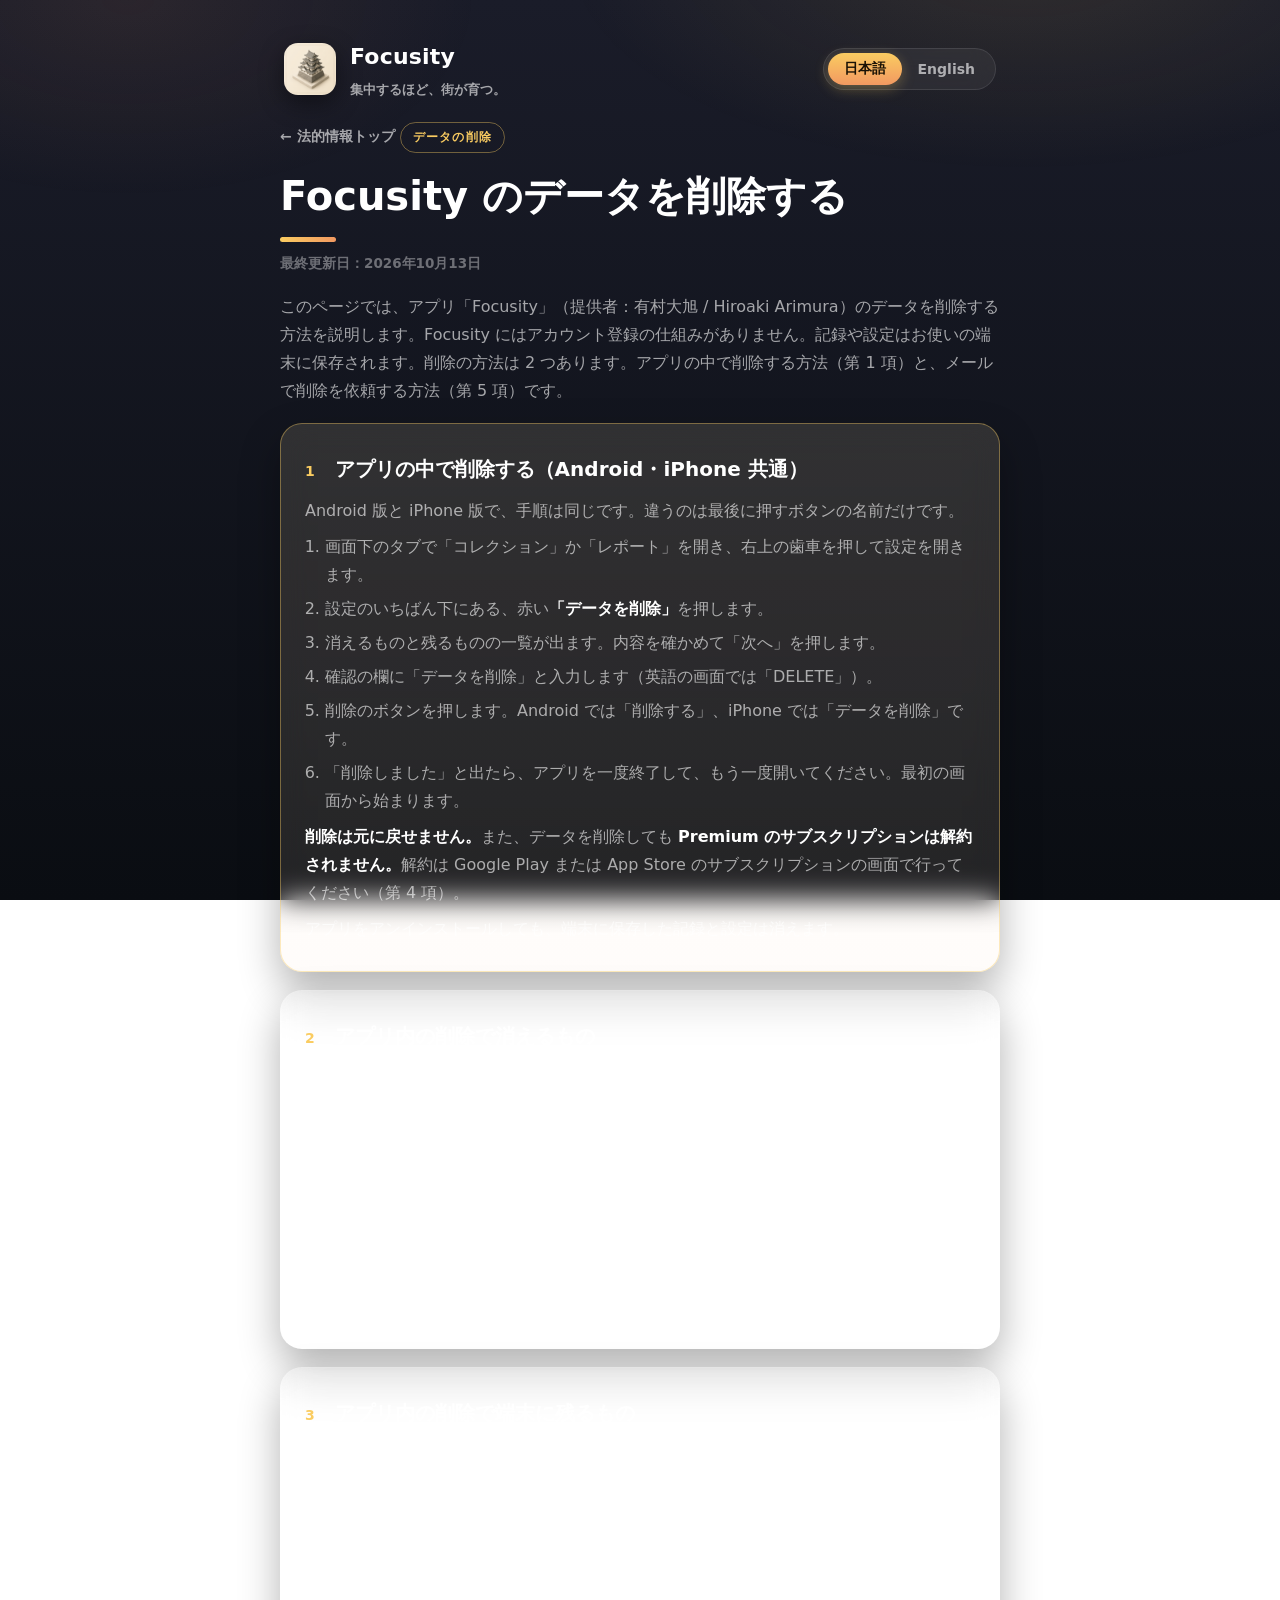
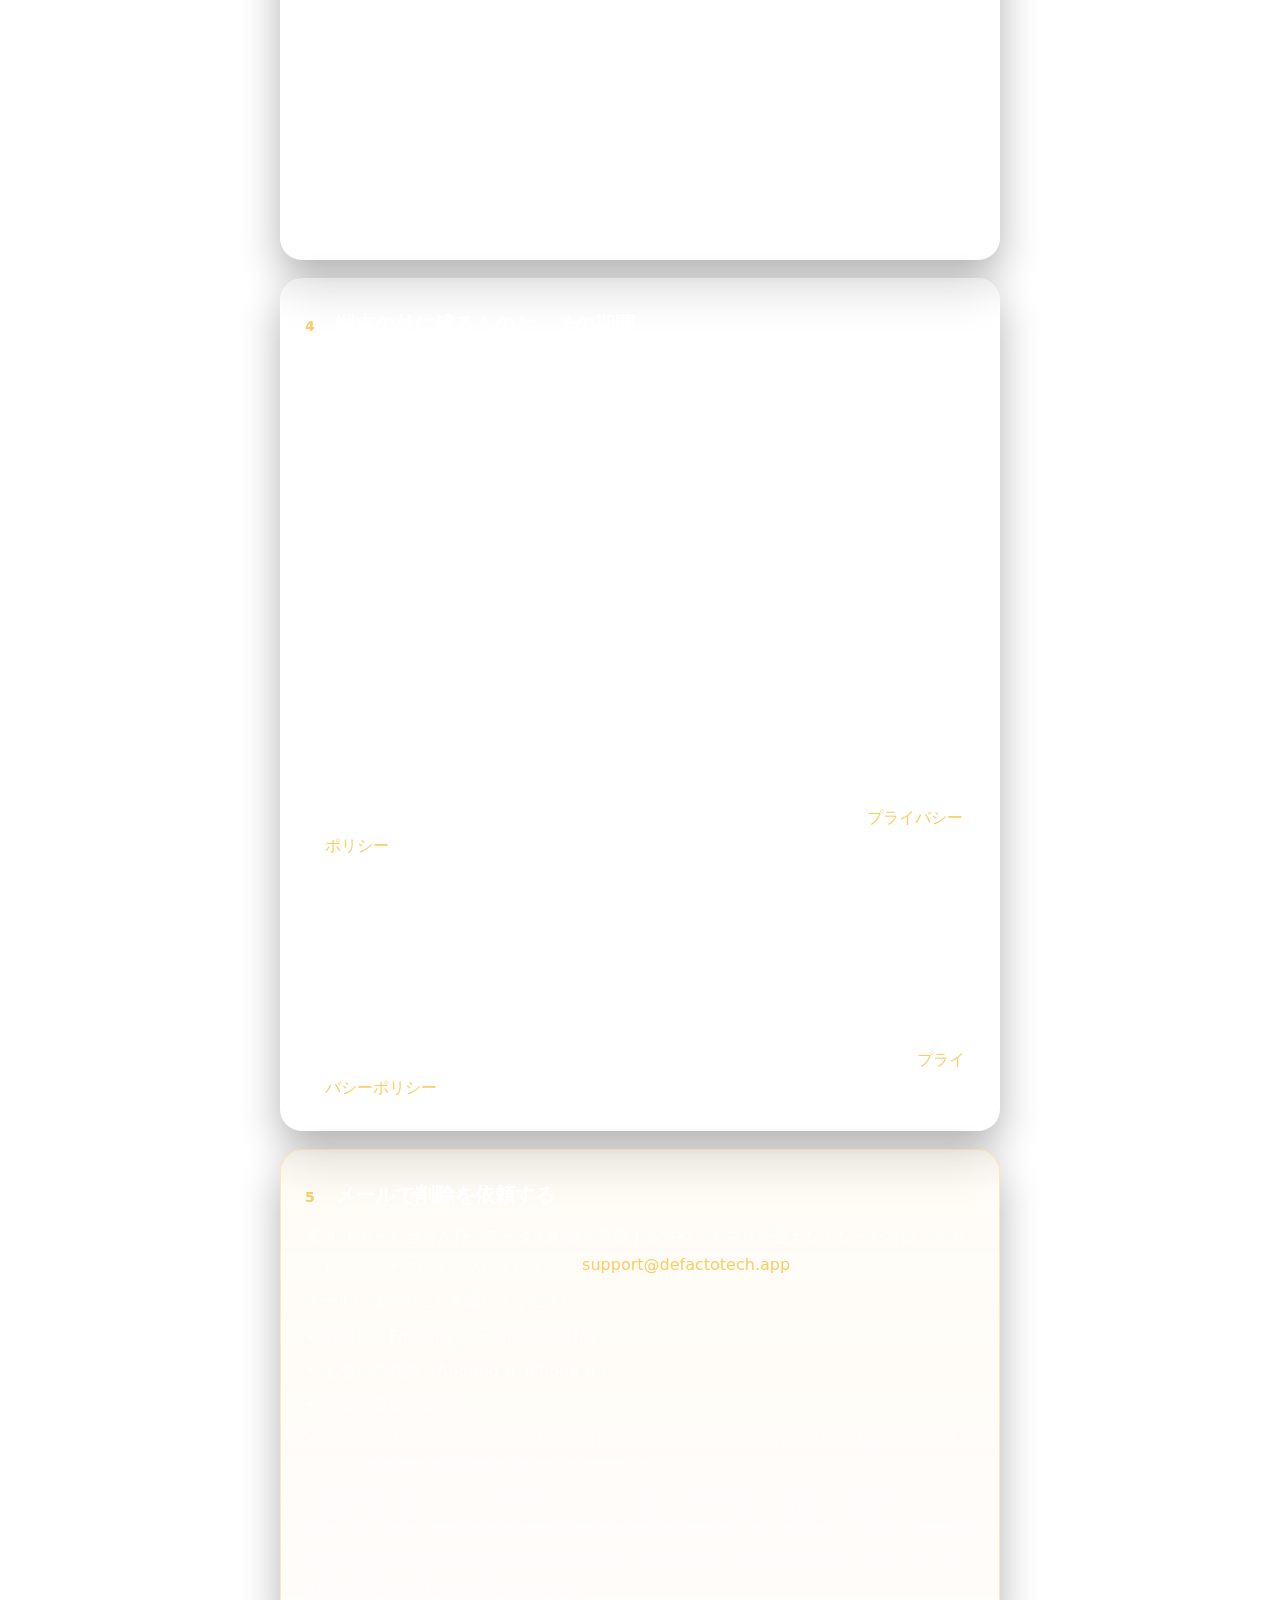
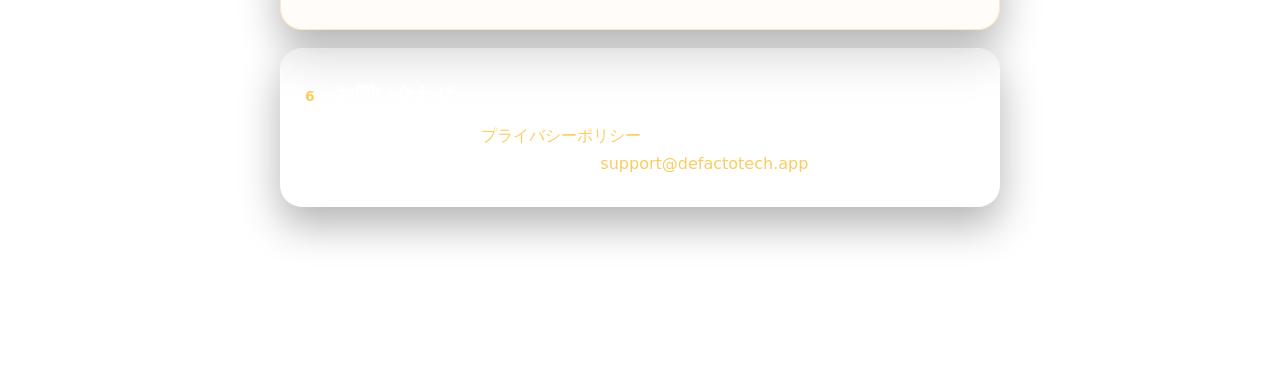
==== data-deletion.html @ 5ce21612 "docs: Google Play 用のデータ削除のページを足す Co-Authored-By: Claude Opus 5.5 <noreply@anthropic.com> Claude-Sess" ====
<!DOCTYPE html>
<html lang="ja">
<head>
  <meta charset="UTF-8" />
  <meta name="viewport" content="width=device-width, initial-scale=1.0" />
  <title>Focusity — データの削除 / Data Deletion</title>
  <meta name="description" content="Focusity のデータを削除する方法 / How to delete your Focusity data." />
  <link rel="icon" type="image/png" href="assets/icon.png?v=2" />
  <link rel="apple-touch-icon" href="assets/icon.png?v=2" />
  <link rel="stylesheet" href="assets/style.css" />
</head>
<body>
  <script>(function(){try{var l=localStorage.getItem('focusityLang')==='en'?'en':'ja';document.body.classList.add('lang-'+l);}catch(e){document.body.classList.add('lang-ja');}})();</script>

  <div class="wrap">
    <header class="site-header">
      <a class="brand" href="index.html">
        <img src="assets/icon.png?v=2" alt="Focusity" />
        <span>
          <span class="name">Focusity</span>
          <span class="sub"><span class="ja">集中するほど、街が育つ。</span><span class="en">The more you focus, the more your city grows.</span></span>
        </span>
      </a>
      <div class="lang-toggle" role="group" aria-label="Language">
        <button data-lang="ja" type="button">日本語</button>
        <button data-lang="en" type="button">English</button>
      </div>
    </header>

    <a class="backlink" href="index.html">← <span class="ja">法的情報トップ</span><span class="en">Legal home</span></a>

    <span class="badge"><span class="ja">データの削除</span><span class="en">Data Deletion</span></span>
    <h1 class="page-title">
      <span class="ja">Focusity のデータを削除する</span><span class="en">Delete your Focusity data</span>
      <span class="accent-bar"></span>
    </h1>
    <p class="meta">
      <span class="ja">最終更新日：2026年10月13日</span>
      <span class="en">Last updated: October 13, 2026</span>
    </p>
    <p class="lead">
      <span class="ja">このページでは、アプリ「Focusity」（提供者：有村大旭 / Hiroaki Arimura）のデータを削除する方法を説明します。Focusity にはアカウント登録の仕組みがありません。記録や設定はお使いの端末に保存されます。削除の方法は 2 つあります。アプリの中で削除する方法（第 1 項）と、メールで削除を依頼する方法（第 5 項）です。</span>
      <span class="en">This page explains how to delete data from the app “Focusity” (provided by Hiroaki Arimura). Focusity has no user accounts; your records and settings are stored on your device. There are two ways to delete data: inside the App (Section 1), or by asking us by email (Section 5).</span>
    </p>

    <!-- 1. アプリ内で削除する -->
    <section class="card highlight" id="in-app">
      <h2><span class="num">1</span><span class="ja">アプリの中で削除する（Android・iPhone 共通）</span><span class="en">Delete inside the App (Android and iPhone)</span></h2>
      <p>
        <span class="ja">Android 版と iPhone 版で、手順は同じです。違うのは最後に押すボタンの名前だけです。</span>
        <span class="en">The steps are the same on Android and iPhone. Only the name of the final button differs.</span>
      </p>
      <ol>
        <li><span class="ja">画面下のタブで「コレクション」か「レポート」を開き、右上の歯車を押して設定を開きます。</span><span class="en">Open the “Collection” or “Report” tab at the bottom, then tap the gear at the top right to open Settings.</span></li>
        <li><span class="ja">設定のいちばん下にある、赤い<strong>「データを削除」</strong>を押します。</span><span class="en">Scroll to the bottom of Settings and tap the red <strong>“Delete my data”</strong>.</span></li>
        <li><span class="ja">消えるものと残るものの一覧が出ます。内容を確かめて「次へ」を押します。</span><span class="en">A list of what will be deleted and what stays appears. Check it and tap “Next”.</span></li>
        <li><span class="ja">確認の欄に「データを削除」と入力します（英語の画面では「DELETE」）。</span><span class="en">Type “DELETE” in the confirmation field (on a Japanese screen, type “データを削除”).</span></li>
        <li><span class="ja">削除のボタンを押します。Android では「削除する」、iPhone では「データを削除」です。</span><span class="en">Tap the delete button: “Delete” on Android, or “Delete my data” on iPhone.</span></li>
        <li><span class="ja">「削除しました」と出たら、アプリを一度終了して、もう一度開いてください。最初の画面から始まります。</span><span class="en">When the completion screen appears, close the App and open it again. It starts from the first screen.</span></li>
      </ol>
      <p>
        <span class="ja"><strong>削除は元に戻せません。</strong>また、データを削除しても <strong>Premium のサブスクリプションは解約されません。</strong>解約は Google Play または App Store のサブスクリプションの画面で行ってください（第 4 項）。</span>
        <span class="en"><strong>Deletion cannot be undone.</strong> Deleting your data <strong>does not cancel a Premium subscription.</strong> To cancel, use the subscriptions screen in Google Play or the App Store (Section 4).</span>
      </p>
      <p>
        <span class="ja">アプリをアンインストールしても、端末に保存した記録と設定は消えます。</span>
        <span class="en">Uninstalling the App also removes the records and settings saved on your device.</span>
      </p>
    </section>

    <!-- 2. 削除されるもの -->
    <section class="card" id="deleted">
      <h2><span class="num">2</span><span class="ja">アプリ内の削除で消えるもの</span><span class="en">What the in-app deletion removes</span></h2>
      <ul>
        <li><span class="ja">集中の記録</span><span class="en">Your focus history</span></li>
        <li><span class="ja">建てた建築とコレクション</span><span class="en">The buildings you built and your collection</span></li>
        <li><span class="ja">クラフトで作った作品の画像</span><span class="en">The images of works you made in Craft</span></li>
        <li><span class="ja">設定（スマホ制限で選んだアプリの一覧を含む）。予約済みの通知も取り消します。</span><span class="en">Your settings (including the list of apps you chose to block). Scheduled notifications are also cancelled.</span></li>
        <li><span class="ja">アンケートの回答など、端末に保存したそのほかの記録</span><span class="en">Other records saved on your device, such as your survey answers</span></li>
      </ul>
      <p>
        <span class="ja">あわせて、端末内の解析のデータを初期化し、解析に使う匿名の ID と購入の管理（RevenueCat）に使う匿名の ID を作り直します。削除したあとのご利用は、削除する前の記録と結び付きません。</span>
        <span class="en">We also reset the analytics data stored on your device and create new anonymous IDs for analytics and for purchase management (RevenueCat). Your use of the App after deletion is not linked to your records from before.</span>
      </p>
    </section>

    <!-- 3. 端末に残るもの -->
    <section class="card" id="kept-on-device">
      <h2><span class="num">3</span><span class="ja">アプリ内の削除で端末に残るもの</span><span class="en">What stays on your device</span></h2>
      <ul>
        <li><span class="ja"><strong>購入したクラフトチケット。</strong>お金を払ったチケットは、ストアの「購入を復元」では戻らないため残します。購入ぶんが混ざっている可能性があり、購入ぶんと見分けられない古い残高も残します。贈られたチケット（初回特典・お詫び・月ごとの配布など）は消えます。</span><span class="en"><strong>Craft tickets you bought.</strong> Paid tickets cannot be brought back with “Restore purchases”, so we keep them. Older balances that may include purchased tickets, and that we cannot tell apart, are also kept. Gifted tickets (welcome gift, apology tickets, monthly tickets, etc.) are deleted.</span></li>
        <li><span class="ja"><strong>不正防止の印。</strong>初めてアプリを開いた日、期間限定の値引きの時計、贈り物を配り終えた印、機能の試験の割り当てです。削除と再開を繰り返して特典を何度も受け取れないようにするためのもので、あなた個人を表す情報は含みません。</span><span class="en"><strong>Anti-abuse marks.</strong> The date you first opened the App, the timer for limited-time offers, marks showing that gifts were already given, and feature-test assignments. They prevent gifts from being claimed again by deleting and starting over, and contain no information about you personally.</span></li>
        <li><span class="ja"><strong>（Android のみ）Premium の加入状態の写し。</strong>削除の直後に Premium の方が無料の表示に戻らないようにするためのものです。</span><span class="en"><strong>(Android only) A cached copy of your Premium status,</strong> so that Premium users are not shown as free right after deletion.</span></li>
        <li><span class="ja"><strong>配信された公開データの保存。</strong>建築の画像、ダウンロードした環境音、作り直せるキャッシュです。だれの端末でも同じ内容で、あなたの記録は含みません。</span><span class="en"><strong>Downloaded public content:</strong> building images, downloaded ambient sounds, and caches that can be rebuilt. They are the same for every user and contain none of your records.</span></li>
      </ul>
      <p>
        <span class="ja">Premium と買い切りの購入は、Google Play または App Store のアカウントに付いています。削除のあと、アプリの「購入を復元」で戻せます。</span>
        <span class="en">Premium and one-time purchases belong to your Google Play or App Store account. After deletion, you can get them back with “Restore purchases” in the App.</span>
      </p>
    </section>

    <!-- 4. サーバーと他社に残るもの -->
    <section class="card" id="kept-elsewhere">
      <h2><span class="num">4</span><span class="ja">端末の外に残るものと、その期間</span><span class="en">Data kept outside your device, and for how long</span></h2>
      <p>
        <span class="ja">アプリ内の削除では、端末の外にあるデータは消えません。次のものが残ります。どれも氏名やメールアドレスとは結び付けていません（インタビューへの応募を除く）。</span>
        <span class="en">The in-app deletion does not remove data held outside your device. The following remains. None of it is linked to your name or email address (except interview sign-ups).</span>
      </p>
      <ul>
        <li><span class="ja"><strong>ストアの購入履歴。</strong>Google Play と App Store が持っています。当方やアプリからは消せません。サブスクリプションの解約は、Google Play の「お支払いと定期購入」、または iPhone の「設定 &gt; Apple アカウント &gt; サブスクリプション」で行ってください。</span><span class="en"><strong>Store purchase history.</strong> Held by Google Play and the App Store; neither we nor the App can delete it. Cancel a subscription in Google Play under “Payments &amp; subscriptions”, or on iPhone under “Settings &gt; Apple Account &gt; Subscriptions”.</span></li>
        <li><span class="ja"><strong>購入の記録（RevenueCat）。</strong>匿名の ID で管理している購入の状態と履歴です。保持の期間は RevenueCat のポリシーに従います。当方が購入の集計のために受け取る写し（匿名の ID・商品・日時・金額）は、現在、自動で消す期限を設けていません。</span><span class="en"><strong>Purchase records (RevenueCat).</strong> Purchase status and history managed under an anonymous ID. Retention follows RevenueCat’s policy. The copy we receive to count purchases (anonymous ID, product, date and time, price) currently has no automatic deletion period.</span></li>
        <li><span class="ja"><strong>利用の解析（Google アナリティクス / Firebase）。</strong>削除する前に送った操作の記録は、匿名の ID に付いたまま残ります。保持の期間は Google のポリシーに従います。</span><span class="en"><strong>Usage analytics (Google Analytics / Firebase).</strong> Events sent before deletion remain under the old anonymous ID. Retention follows Google’s policy.</span></li>
        <li><span class="ja"><strong>インストール計測（Meta）。</strong>インストール・起動・Premium の購入（金額と通貨）などの情報です。EEA・英国・スイスでは、同意した方の分だけを送っています。保持の期間は Meta のポリシーに従います。送信は、アプリの「設定 &gt; 広告の効果測定」から止められます（同意を求める地域の場合）。</span><span class="en"><strong>Install attribution (Meta).</strong> Information such as installs, app opens, and Premium purchases (amount and currency). In the EEA, the UK, and Switzerland, we send it only for users who consented. Retention follows Meta’s policy. You can stop sending it from “Settings &gt; Ad measurement” in the App (in regions where we ask for consent).</span></li>
        <li><span class="ja"><strong>AI 生成で Google へ送った内容。</strong>クラフトで入力したテーマと選んだスタイルです。Google は安全のため、限られた期間ログとして保持する場合があります（<a href="privacy.html">プライバシーポリシー</a>第 6 項）。</span><span class="en"><strong>What was sent to Google for AI generation:</strong> the theme you typed and the style you chose in Craft. Google may keep it as logs for a limited period for safety (<a href="privacy.html">Privacy Policy</a>, Section 6).</span></li>
        <li><span class="ja"><strong>「みんなで集中」の在室の情報。</strong>集中している間だけ、その集中かぎりの使い捨ての ID と、建築の名前・段・集中した時間などを送ります。最後の通信から 90 秒で一覧から外れ、遅くとも 7 分ほどでサーバーから消えます。</span><span class="en"><strong>“Focus together” presence.</strong> Only while you are focusing, we send a one-time ID used for that session only, plus the building name, stage, and focused time. It drops off the list 90 seconds after your last update and is erased from the server within about 7 minutes.</span></li>
        <li><span class="ja"><strong>アンケートと「建ててほしい建築」の送信。</strong>アプリから送った場合だけ、回答と送った時点の利用状況（集中の回数など）を Cloudflare D1 に保存しています。ご依頼をいただくまで保持します。</span><span class="en"><strong>In-app surveys and building requests.</strong> Only if you sent them from the App, your answers and your usage at that time (such as the number of focus sessions) are stored in Cloudflare D1. We keep them until you ask us to delete them.</span></li>
        <li><span class="ja"><strong>インタビューへの応募。</strong>メールアドレスは、謝礼をお渡ししたあとに削除します（<a href="privacy.html">プライバシーポリシー</a>第 12 項）。</span><span class="en"><strong>Interview sign-ups.</strong> We delete your email address once the thank-you gift has been sent (<a href="privacy.html">Privacy Policy</a>, Section 12).</span></li>
      </ul>
    </section>

    <!-- 5. メールで依頼する -->
    <section class="card highlight" id="request">
      <h2><span class="num">5</span><span class="ja">メールで削除を依頼する</span><span class="en">Ask us by email</span></h2>
      <p>
        <span class="ja">第 4 項のうち当方が持つデータの削除を希望する方や、アプリを使えなくなった方は、次のアドレスへメールでご依頼ください。</span>
        <span class="en">To ask us to delete data we hold from Section 4, or if you can no longer use the App, email us at:</span>
        <a href="mailto:support@defactotech.app">support@defactotech.app</a>
      </p>
      <p><span class="ja">メールには次のことを書いてください。</span><span class="en">Please include:</span></p>
      <ul>
        <li><span class="ja">件名に「Focusity データ削除の依頼」</span><span class="en">“Focusity data deletion request” in the subject</span></li>
        <li><span class="ja">お使いの端末（Android か iPhone か）</span><span class="en">Your device (Android or iPhone)</span></li>
        <li><span class="ja">削除を希望するもの</span><span class="en">What you want deleted</span></li>
        <li><span class="ja">アンケートや建築のリクエストの場合は、送ったおおよその日付と書いた内容。インタビューの場合は、応募に使ったメールアドレス。</span><span class="en">For surveys or building requests, the approximate date you sent them and what you wrote. For interviews, the email address you used to sign up.</span></li>
      </ul>
      <p>
        <span class="ja">ご依頼を受け取ったら、当方が持つデータからあなたの分を探して削除し、結果をメールでお知らせします。解析や購入の記録は匿名の ID だけで管理しているため、いただいた情報からあなたの分を特定できない場合があります。そのときは、その旨をお返事します。ストアの購入履歴は当方では削除できません。</span>
        <span class="en">When we receive your request, we will look for your data among the data we hold, delete it, and reply by email with the result. Analytics and purchase records are managed only by anonymous IDs, so we may not be able to identify your data from the information you give us; if so, we will tell you. We cannot delete store purchase histories.</span>
      </p>
    </section>

    <!-- 6. お問い合わせ -->
    <section class="card">
      <h2><span class="num">6</span><span class="ja">お問い合わせ</span><span class="en">Contact</span></h2>
      <p>
        <span class="ja">データの取り扱い全体は<a href="privacy.html">プライバシーポリシー</a>をご覧ください。ご質問は、Focusity の提供者 有村大旭（Hiroaki Arimura）まで：</span>
        <span class="en">For how we handle data in general, see the <a href="privacy.html">Privacy Policy</a>. For questions, contact the provider of Focusity, Hiroaki Arimura:</span>
        <a href="mailto:support@defactotech.app">support@defactotech.app</a>
      </p>
    </section>

    <footer class="site-footer">
      <span>© <span data-year>2026</span> Focusity</span>
      <span><a href="privacy.html"><span class="ja">プライバシーポリシー</span><span class="en">Privacy Policy</span></a></span>
    </footer>
  </div>

  <script src="assets/lang.js"></script>
</body>
</html>
---- assets/style.css ----
/* Focusity — Legal pages stylesheet
   Mirrors the in-app dark/amber worldview (Theme.swift). Self-contained, no external CDN. */

:root {
  --bg-top: #1A1C29;
  --bg-bottom: #0A0D12;
  --accent: #F29961;   /* 温かいアンバー */
  --gold: #FACC61;     /* ゴールド */
  --text-primary: #FFFFFF;
  --text-secondary: rgba(255, 255, 255, 0.62);
  --text-tertiary: rgba(255, 255, 255, 0.38);
  --card: rgba(255, 255, 255, 0.055);
  --card-strong: rgba(255, 255, 255, 0.08);
  --card-stroke: rgba(255, 255, 255, 0.10);
  --radius: 22px;
  --maxw: 760px;
  --font: -apple-system, BlinkMacSystemFont, "SF Pro Rounded", system-ui,
          "Hiragino Sans", "Hiragino Kaku Gothic ProN", "Yu Gothic",
          "Noto Sans JP", "Segoe UI", Roboto, sans-serif;
}

* { box-sizing: border-box; }

html, body { margin: 0; padding: 0; }

body {
  font-family: var(--font);
  color: var(--text-primary);
  background: linear-gradient(180deg, var(--bg-top) 0%, var(--bg-bottom) 100%);
  background-attachment: fixed;
  min-height: 100vh;
  line-height: 1.75;
  -webkit-font-smoothing: antialiased;
  text-rendering: optimizeLegibility;
}

/* Subtle warm glow accents behind the page */
body::before {
  content: "";
  position: fixed;
  inset: 0;
  pointer-events: none;
  background:
    radial-gradient(60vw 40vh at 80% -5%, rgba(250, 204, 97, 0.10), transparent 60%),
    radial-gradient(50vw 40vh at 10% 0%, rgba(242, 153, 97, 0.08), transparent 55%);
  z-index: 0;
}

.wrap {
  position: relative;
  z-index: 1;
  max-width: var(--maxw);
  margin: 0 auto;
  padding: 28px 20px 80px;
}

/* ---------- Header ---------- */
.site-header {
  display: flex;
  align-items: center;
  justify-content: space-between;
  gap: 14px;
  padding: 10px 4px 22px;
  flex-wrap: wrap;
}

.brand {
  display: flex;
  align-items: center;
  gap: 14px;
  text-decoration: none;
  color: inherit;
}

.brand img {
  width: 52px;
  height: 52px;
  border-radius: 14px;
  box-shadow: 0 8px 24px rgba(0, 0, 0, 0.45);
}

.brand .name {
  font-size: 22px;
  font-weight: 800;
  letter-spacing: 0.2px;
}

.brand .sub {
  display: block;
  font-size: 12.5px;
  font-weight: 600;
  color: var(--text-secondary);
  margin-top: 2px;
}

/* ---------- Language toggle ---------- */
.lang-toggle {
  display: inline-flex;
  padding: 4px;
  border-radius: 999px;
  background: var(--card);
  border: 1px solid var(--card-stroke);
  backdrop-filter: blur(12px);
  -webkit-backdrop-filter: blur(12px);
}

.lang-toggle button {
  appearance: none;
  border: 0;
  background: transparent;
  color: var(--text-secondary);
  font-family: inherit;
  font-size: 14px;
  font-weight: 700;
  padding: 7px 16px;
  border-radius: 999px;
  cursor: pointer;
  transition: color 0.18s ease, background 0.18s ease;
}

.lang-toggle button:hover { color: var(--text-primary); }

.lang-toggle button.is-active {
  color: #1a1205;
  background: linear-gradient(180deg, var(--gold), var(--accent));
  box-shadow: 0 4px 14px rgba(250, 204, 97, 0.30);
}

/* ---------- Hero / titles ---------- */
.page-title {
  font-size: clamp(28px, 6vw, 40px);
  font-weight: 800;
  line-height: 1.25;
  margin: 6px 0 6px;
}

.page-title .accent-bar {
  display: block;
  width: 56px;
  height: 5px;
  border-radius: 999px;
  margin-top: 16px;
  background: linear-gradient(90deg, var(--gold), var(--accent));
}

.meta {
  color: var(--text-tertiary);
  font-size: 13.5px;
  font-weight: 600;
  margin: 10px 0 4px;
}

.lead {
  color: var(--text-secondary);
  font-size: 16px;
  margin: 18px 0 8px;
}

/* ---------- Cards / sections ---------- */
.card {
  background: var(--card);
  border: 1px solid var(--card-stroke);
  border-radius: var(--radius);
  padding: 24px 24px 20px;
  margin: 18px 0;
  box-shadow: 0 18px 40px rgba(0, 0, 0, 0.30);
  backdrop-filter: blur(14px);
  -webkit-backdrop-filter: blur(14px);
}

.card.highlight {
  border-color: rgba(250, 204, 97, 0.40);
  background:
    linear-gradient(180deg, rgba(250, 204, 97, 0.06), rgba(242, 153, 97, 0.03)),
    var(--card-strong);
}

h2 {
  font-size: 20px;
  font-weight: 800;
  margin: 4px 0 10px;
  display: flex;
  align-items: baseline;
  gap: 10px;
}

h2 .num {
  font-size: 14px;
  font-weight: 800;
  color: var(--gold);
  min-width: 1.4em;
}

h3 {
  font-size: 16px;
  font-weight: 700;
  margin: 18px 0 6px;
  color: var(--text-primary);
}

p { margin: 8px 0; color: var(--text-secondary); }

.card p strong, .card li strong { color: var(--text-primary); font-weight: 700; }

ul, ol { margin: 8px 0; padding-left: 20px; color: var(--text-secondary); }
li { margin: 6px 0; }

a { color: var(--gold); text-decoration: none; }
a:hover { text-decoration: underline; }

.badge {
  display: inline-block;
  font-size: 11.5px;
  font-weight: 800;
  letter-spacing: 1.2px;
  text-transform: uppercase;
  color: var(--gold);
  border: 1px solid rgba(250, 204, 97, 0.40);
  border-radius: 999px;
  padding: 4px 12px;
  margin-bottom: 12px;
}

/* ---------- Index nav cards ---------- */
.doc-grid {
  display: grid;
  grid-template-columns: 1fr 1fr;
  gap: 16px;
  margin-top: 22px;
}

.doc-link {
  display: block;
  text-decoration: none;
  color: inherit;
  background: var(--card);
  border: 1px solid var(--card-stroke);
  border-radius: var(--radius);
  padding: 24px;
  transition: transform 0.18s ease, border-color 0.18s ease, background 0.18s ease;
}

.doc-link:hover {
  transform: translateY(-3px);
  border-color: rgba(250, 204, 97, 0.45);
  background: var(--card-strong);
  text-decoration: none;
}

.doc-link .doc-emoji { font-size: 30px; }
.doc-link h2 { margin-top: 12px; font-size: 19px; }
.doc-link p { font-size: 14px; }
.doc-link .go { color: var(--gold); font-weight: 700; font-size: 14px; margin-top: 8px; display: inline-block; }

/* ---------- Footer ---------- */
.site-footer {
  margin-top: 36px;
  padding-top: 20px;
  border-top: 1px solid var(--card-stroke);
  color: var(--text-tertiary);
  font-size: 13px;
  display: flex;
  justify-content: space-between;
  gap: 12px;
  flex-wrap: wrap;
}

.site-footer a { color: var(--text-secondary); }

.backlink {
  display: inline-block;
  margin-bottom: 6px;
  color: var(--text-secondary);
  font-size: 14px;
  font-weight: 600;
}

/* ---------- Language visibility ---------- */
.en { display: none; }
body.lang-en .ja { display: none; }
body.lang-en .en { display: revert; }

/* keep inline language spans inline */
span.ja, span.en { display: inline; }
body.lang-en span.ja { display: none; }
body.lang-ja span.en { display: none; }

@media (max-width: 560px) {
  .wrap { padding: 20px 16px 64px; }
  .card { padding: 20px 18px 16px; }
  .doc-grid { grid-template-columns: 1fr; }
  .site-header { gap: 12px; }
}
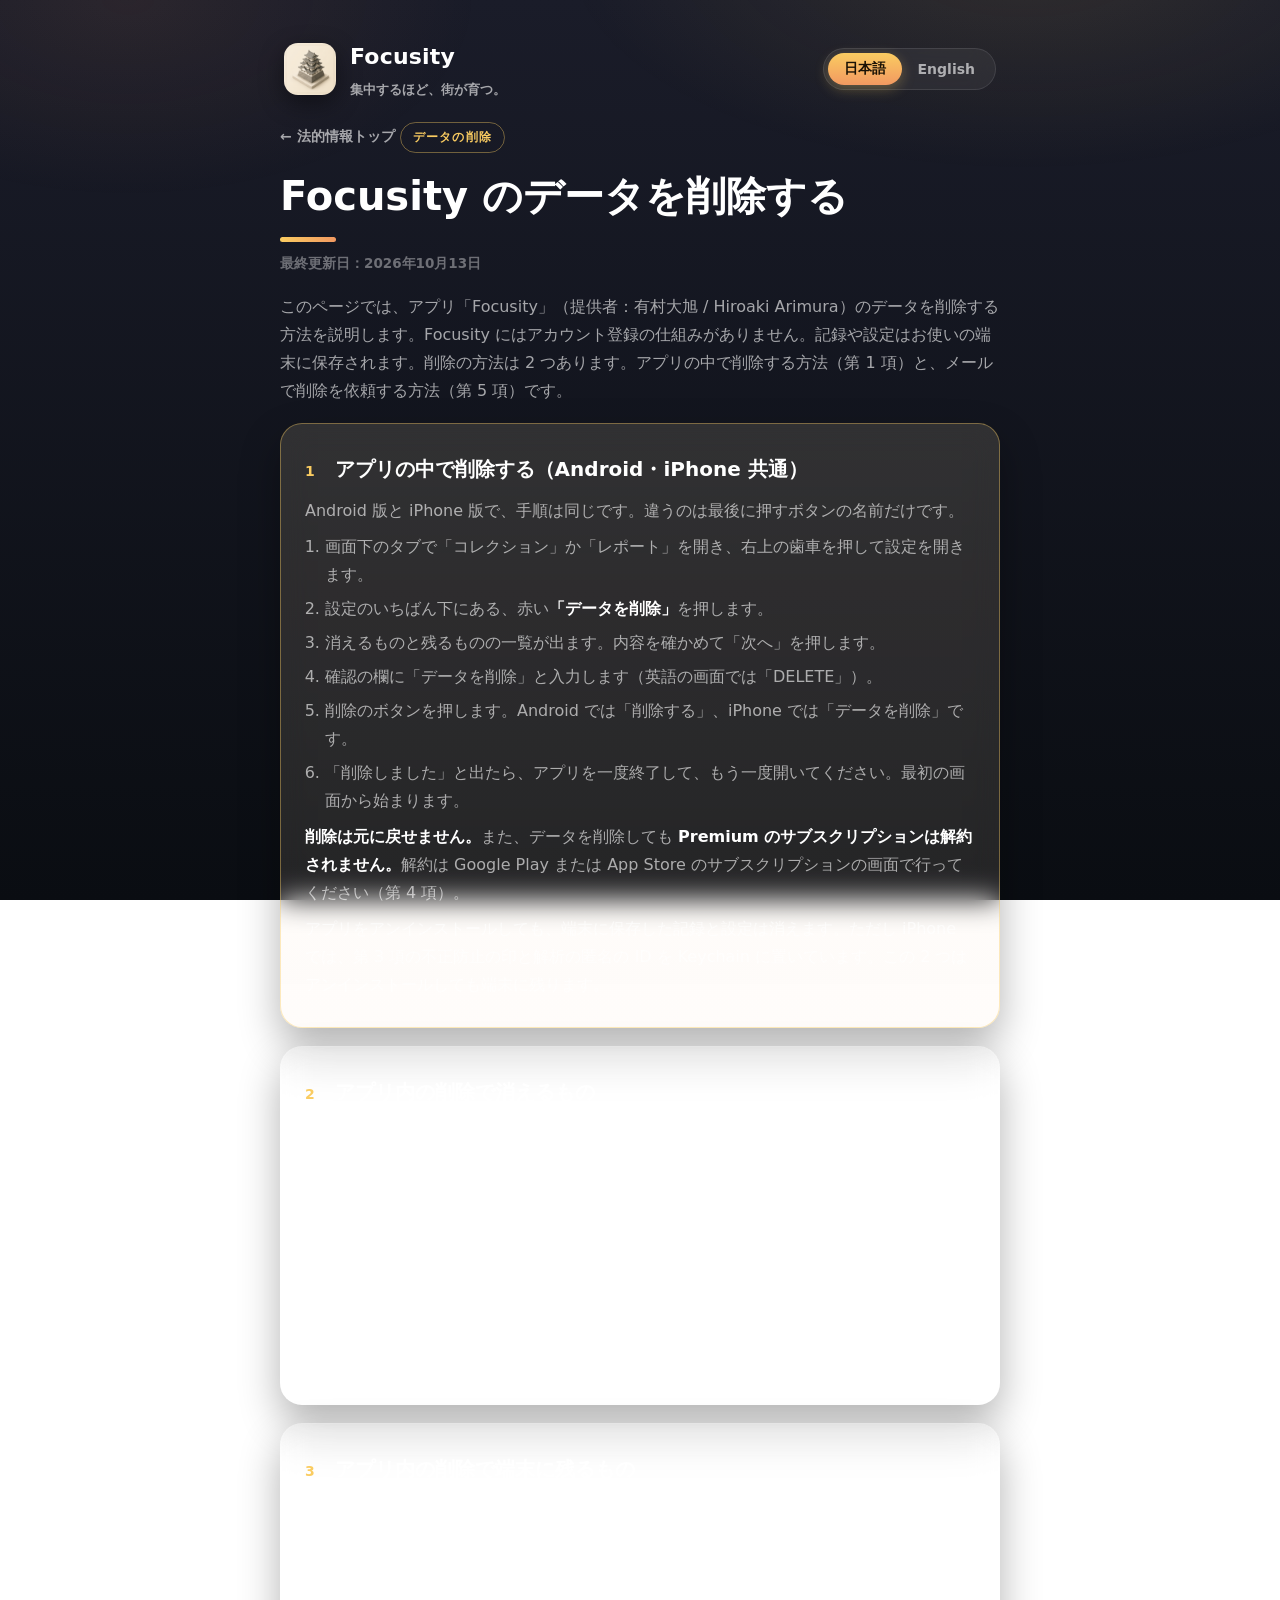
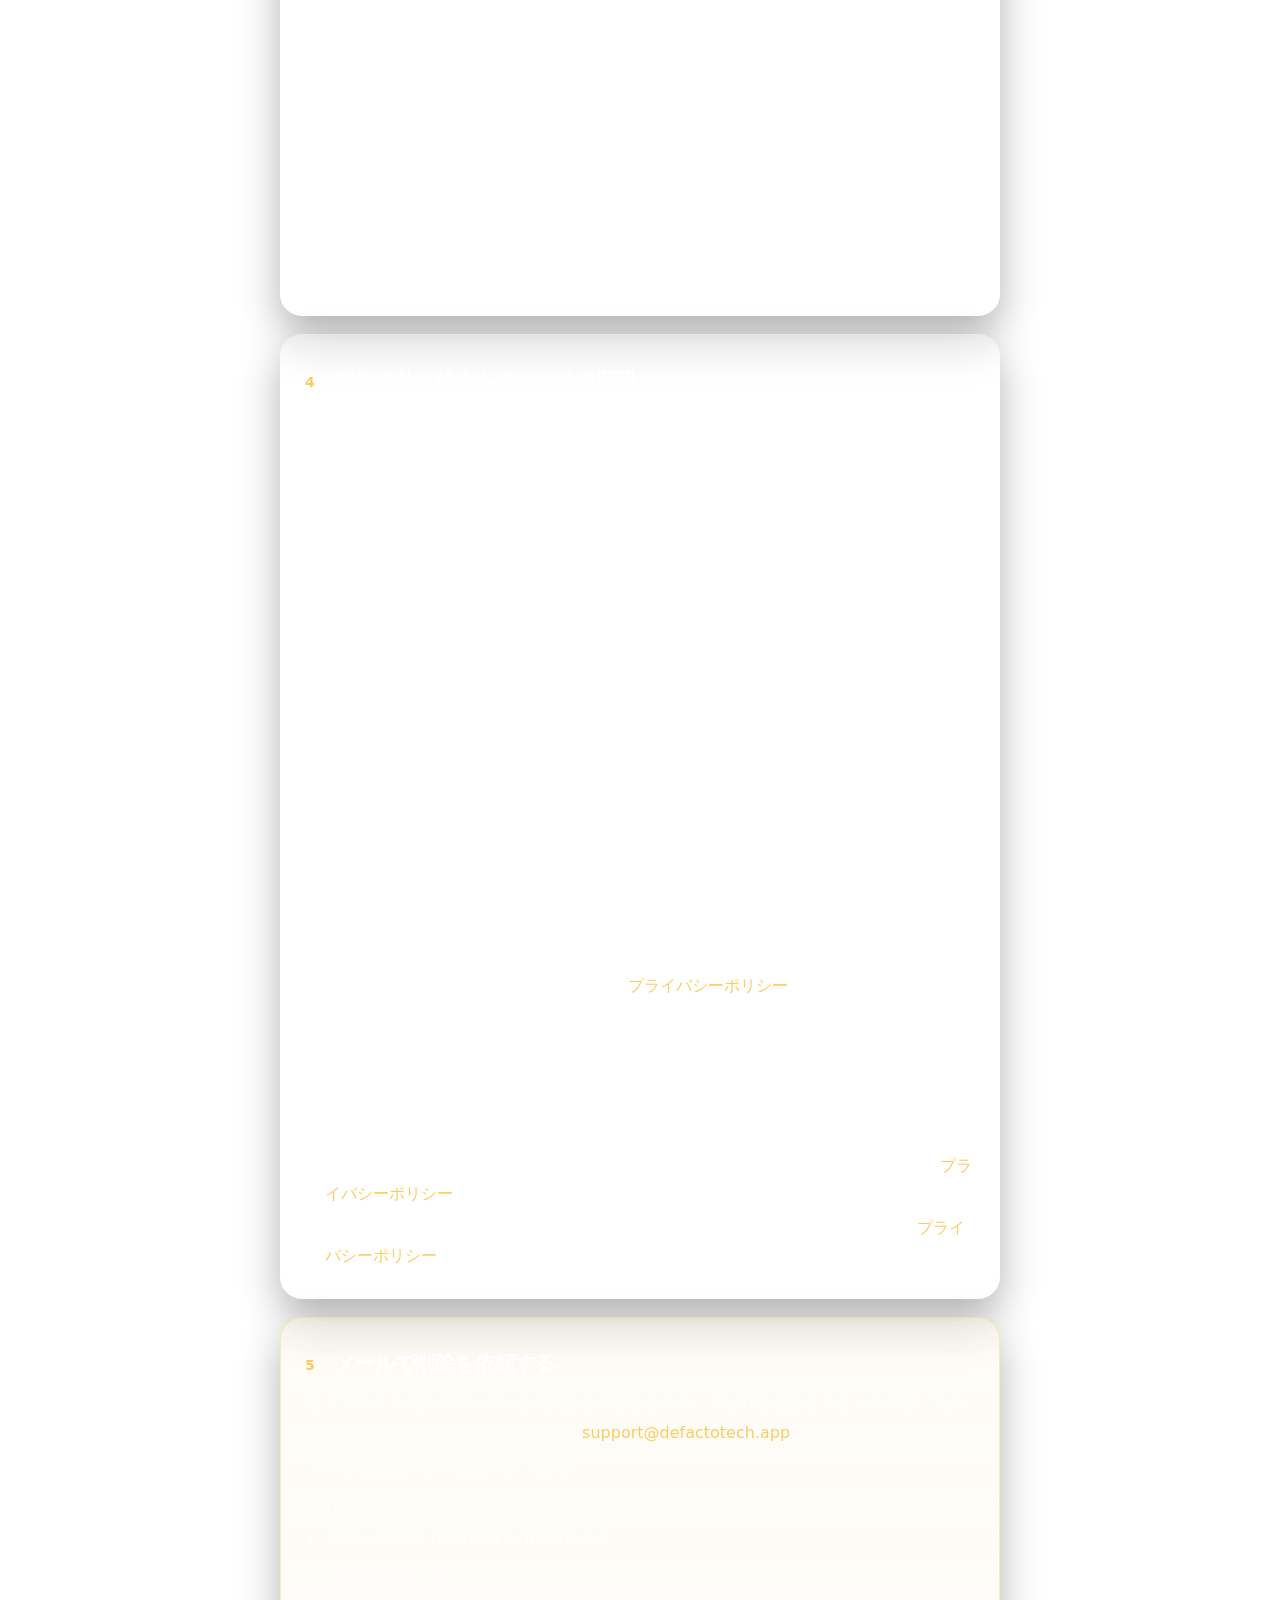
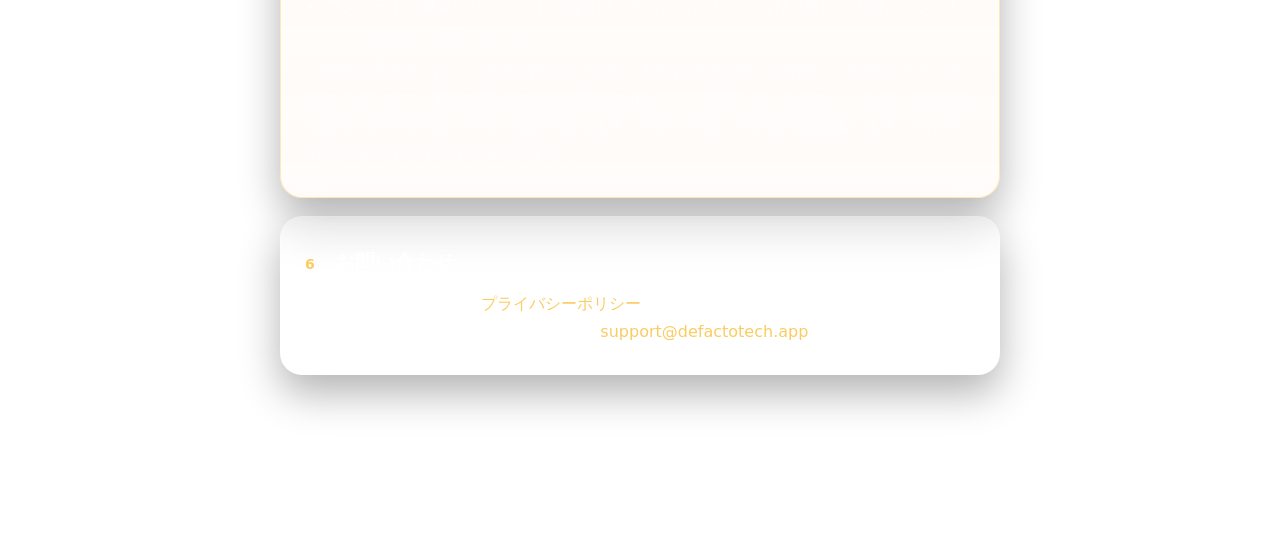
==== commit 006f2b47: "docs(privacy): Android 版の扱いと書いていなかった送り先を足す - iOS と Android の両方に当てはまる書き方に直す（ブロックの仕組み・ATT・広告 ID・Google" ====
--- a/data-deletion.html
+++ b/data-deletion.html
@@ -63,8 +63,8 @@
         <span class="en"><strong>Deletion cannot be undone.</strong> Deleting your data <strong>does not cancel a Premium subscription.</strong> To cancel, use the subscriptions screen in Google Play or the App Store (Section 4).</span>
       </p>
       <p>
-        <span class="ja">アプリをアンインストールしても、端末に保存した記録と設定は消えます。</span>
-        <span class="en">Uninstalling the App also removes the records and settings saved on your device.</span>
+        <span class="ja">アプリをアンインストールしても、端末に保存した記録と設定は消えます。ただし iPhone では、第 3 項の不正防止の印と解析の匿名の ID を Keychain に置いています。この 2 つはアンインストールしても端末に残ります。</span>
+        <span class="en">Uninstalling the App also removes the records and settings saved on your device. On iPhone, however, the anti-abuse marks in Section 3 and the anonymous analytics ID are kept in the Keychain, and they stay on the device even after uninstalling.</span>
       </p>
     </section>
 
@@ -108,13 +108,13 @@
       </p>
       <ul>
         <li><span class="ja"><strong>ストアの購入履歴。</strong>Google Play と App Store が持っています。当方やアプリからは消せません。サブスクリプションの解約は、Google Play の「お支払いと定期購入」、または iPhone の「設定 &gt; Apple アカウント &gt; サブスクリプション」で行ってください。</span><span class="en"><strong>Store purchase history.</strong> Held by Google Play and the App Store; neither we nor the App can delete it. Cancel a subscription in Google Play under “Payments &amp; subscriptions”, or on iPhone under “Settings &gt; Apple Account &gt; Subscriptions”.</span></li>
-        <li><span class="ja"><strong>購入の記録（RevenueCat）。</strong>匿名の ID で管理している購入の状態と履歴です。保持の期間は RevenueCat のポリシーに従います。当方が購入の集計のために受け取る写し（匿名の ID・商品・日時・金額）は、現在、自動で消す期限を設けていません。</span><span class="en"><strong>Purchase records (RevenueCat).</strong> Purchase status and history managed under an anonymous ID. Retention follows RevenueCat’s policy. The copy we receive to count purchases (anonymous ID, product, date and time, price) currently has no automatic deletion period.</span></li>
+        <li><span class="ja"><strong>購入の記録（RevenueCat）。</strong>匿名の ID で管理している購入の状態と履歴です。保持の期間は RevenueCat のポリシーに従います。当方は、購入の集計のために写しを受け取っています。中身は、匿名の ID・Google アナリティクスの app instance ID・商品・日時・金額です。この写しには、現在、自動で消す期限を設けていません。</span><span class="en"><strong>Purchase records (RevenueCat).</strong> Purchase status and history managed under an anonymous ID. Retention follows RevenueCat’s policy. The copy we receive to count purchases (anonymous ID, Google Analytics app instance ID, product, date and time, price) currently has no automatic deletion period.</span></li>
         <li><span class="ja"><strong>利用の解析（Google アナリティクス / Firebase）。</strong>削除する前に送った操作の記録は、匿名の ID に付いたまま残ります。保持の期間は Google のポリシーに従います。</span><span class="en"><strong>Usage analytics (Google Analytics / Firebase).</strong> Events sent before deletion remain under the old anonymous ID. Retention follows Google’s policy.</span></li>
         <li><span class="ja"><strong>インストール計測（Meta）。</strong>インストール・起動・Premium の購入（金額と通貨）などの情報です。EEA・英国・スイスでは、同意した方の分だけを送っています。保持の期間は Meta のポリシーに従います。送信は、アプリの「設定 &gt; 広告の効果測定」から止められます（同意を求める地域の場合）。</span><span class="en"><strong>Install attribution (Meta).</strong> Information such as installs, app opens, and Premium purchases (amount and currency). In the EEA, the UK, and Switzerland, we send it only for users who consented. Retention follows Meta’s policy. You can stop sending it from “Settings &gt; Ad measurement” in the App (in regions where we ask for consent).</span></li>
-        <li><span class="ja"><strong>AI 生成で Google へ送った内容。</strong>クラフトで入力したテーマと選んだスタイルです。Google は安全のため、限られた期間ログとして保持する場合があります（<a href="privacy.html">プライバシーポリシー</a>第 6 項）。</span><span class="en"><strong>What was sent to Google for AI generation:</strong> the theme you typed and the style you chose in Craft. Google may keep it as logs for a limited period for safety (<a href="privacy.html">Privacy Policy</a>, Section 6).</span></li>
+        <li><span class="ja"><strong>AI 生成で Google へ送った内容。</strong>クラフトで入力したテーマと選んだスタイルです。Google は安全のため、限られた期間ログとして保持する場合があります。当方の中継サーバーに置いた依頼と画像は、<!-- CRAFT_RETENTION_JA -->生成の依頼から 3 日（72 時間）で自動で消します<!-- /CRAFT_RETENTION_JA -->。処理の管理に使う Cloudflare Workflows には、テーマ・スタイル・設計書が残ることがあります。残る期間は最長で 30 日ほどです（<a href="privacy.html">プライバシーポリシー</a>第 6 項）。</span><span class="en"><strong>What was sent to Google for AI generation:</strong> the theme you typed and the style you chose in Craft. Google may keep it as logs for a limited period for safety. Requests and images on our relay server are <!-- CRAFT_RETENTION_EN -->deleted automatically 3 days (72 hours) after the generation request<!-- /CRAFT_RETENTION_EN -->. Cloudflare Workflows, which we use to manage the processing, may keep the theme, the style, and a brief (text instructions) for up to about 30 days (<a href="privacy.html">Privacy Policy</a>, Section 6).</span></li>
         <li><span class="ja"><strong>「みんなで集中」の在室の情報。</strong>集中している間だけ、その集中かぎりの使い捨ての ID と、建築の名前・段・集中した時間などを送ります。最後の通信から 90 秒で一覧から外れ、遅くとも 7 分ほどでサーバーから消えます。</span><span class="en"><strong>“Focus together” presence.</strong> Only while you are focusing, we send a one-time ID used for that session only, plus the building name, stage, and focused time. It drops off the list 90 seconds after your last update and is erased from the server within about 7 minutes.</span></li>
-        <li><span class="ja"><strong>アンケートと「建ててほしい建築」の送信。</strong>アプリから送った場合だけ、回答と送った時点の利用状況（集中の回数など）を Cloudflare D1 に保存しています。ご依頼をいただくまで保持します。</span><span class="en"><strong>In-app surveys and building requests.</strong> Only if you sent them from the App, your answers and your usage at that time (such as the number of focus sessions) are stored in Cloudflare D1. We keep them until you ask us to delete them.</span></li>
-        <li><span class="ja"><strong>インタビューへの応募。</strong>メールアドレスは、謝礼をお渡ししたあとに削除します（<a href="privacy.html">プライバシーポリシー</a>第 12 項）。</span><span class="en"><strong>Interview sign-ups.</strong> We delete your email address once the thank-you gift has been sent (<a href="privacy.html">Privacy Policy</a>, Section 12).</span></li>
+        <li><span class="ja"><strong>アンケートと「建ててほしい建築」の送信。</strong>アプリから送った場合だけ、回答と送った時点の利用状況（集中の回数など）を Cloudflare D1 に保存しています。Google アナリティクスの app instance ID も一緒に保存します。ご依頼をいただくまで保持します（<a href="privacy.html">プライバシーポリシー</a>第 13 項）。</span><span class="en"><strong>In-app surveys and building requests.</strong> Only if you sent them from the App, your answers and your usage at that time (such as the number of focus sessions) are stored in Cloudflare D1, together with your Google Analytics app instance ID. We keep them until you ask us to delete them (<a href="privacy.html">Privacy Policy</a>, Section 13).</span></li>
+        <li><span class="ja"><strong>インタビューへの応募。</strong>メールアドレスは、謝礼をお渡ししたあとに削除します（<a href="privacy.html">プライバシーポリシー</a>第 13 項）。</span><span class="en"><strong>Interview sign-ups.</strong> We delete your email address once the thank-you gift has been sent (<a href="privacy.html">Privacy Policy</a>, Section 13).</span></li>
       </ul>
     </section>
 
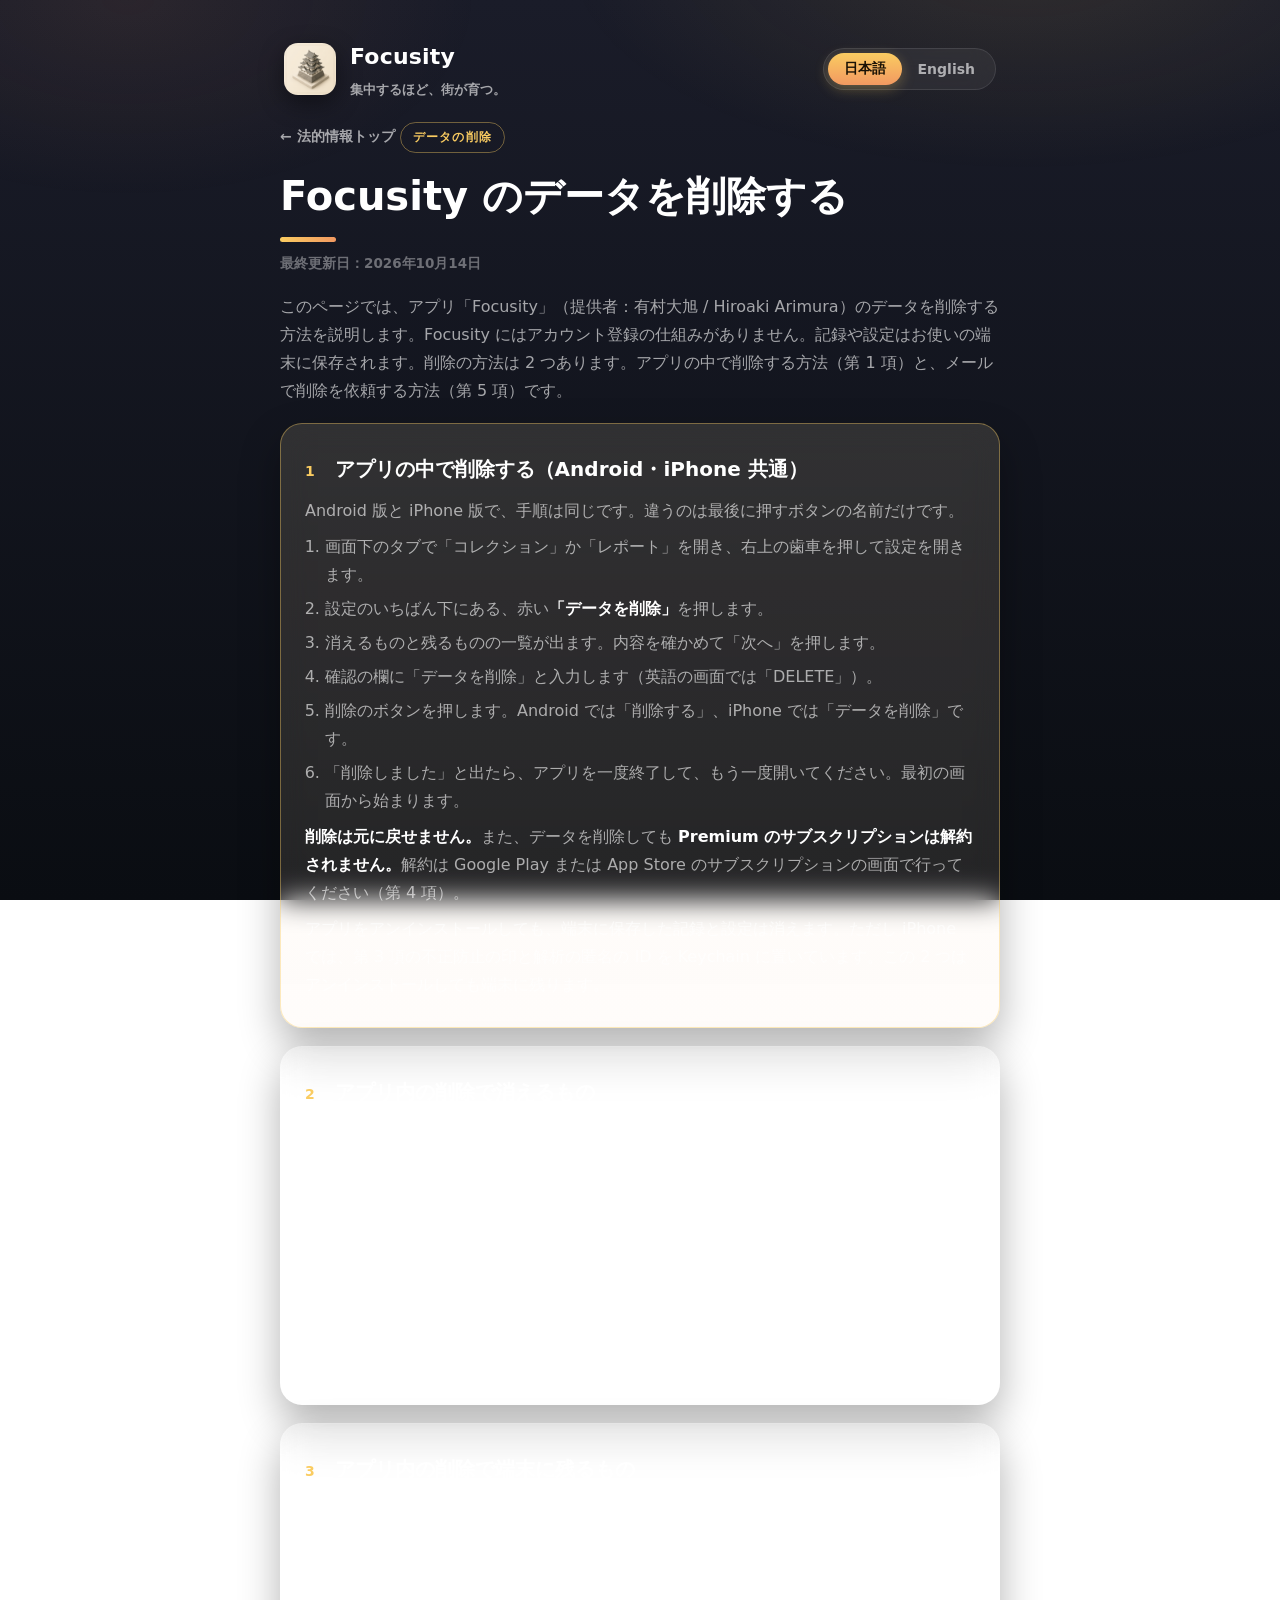
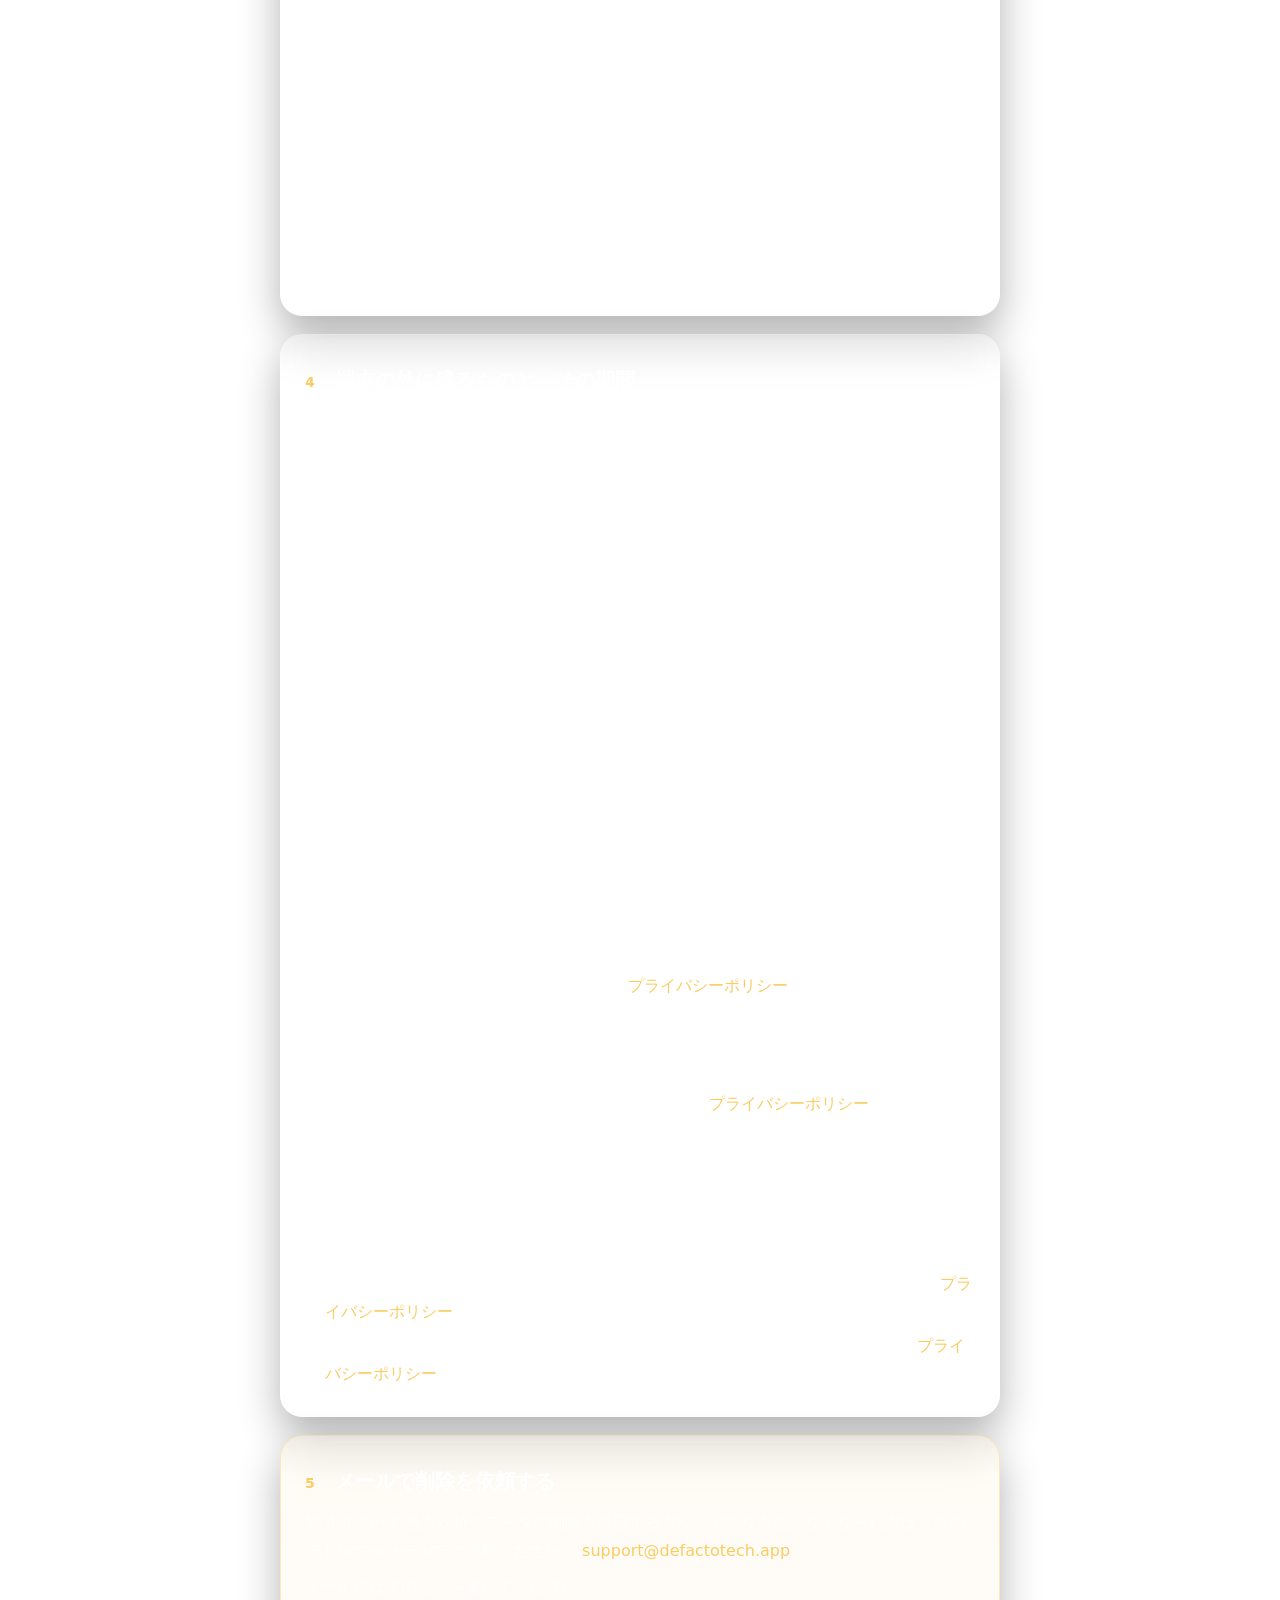
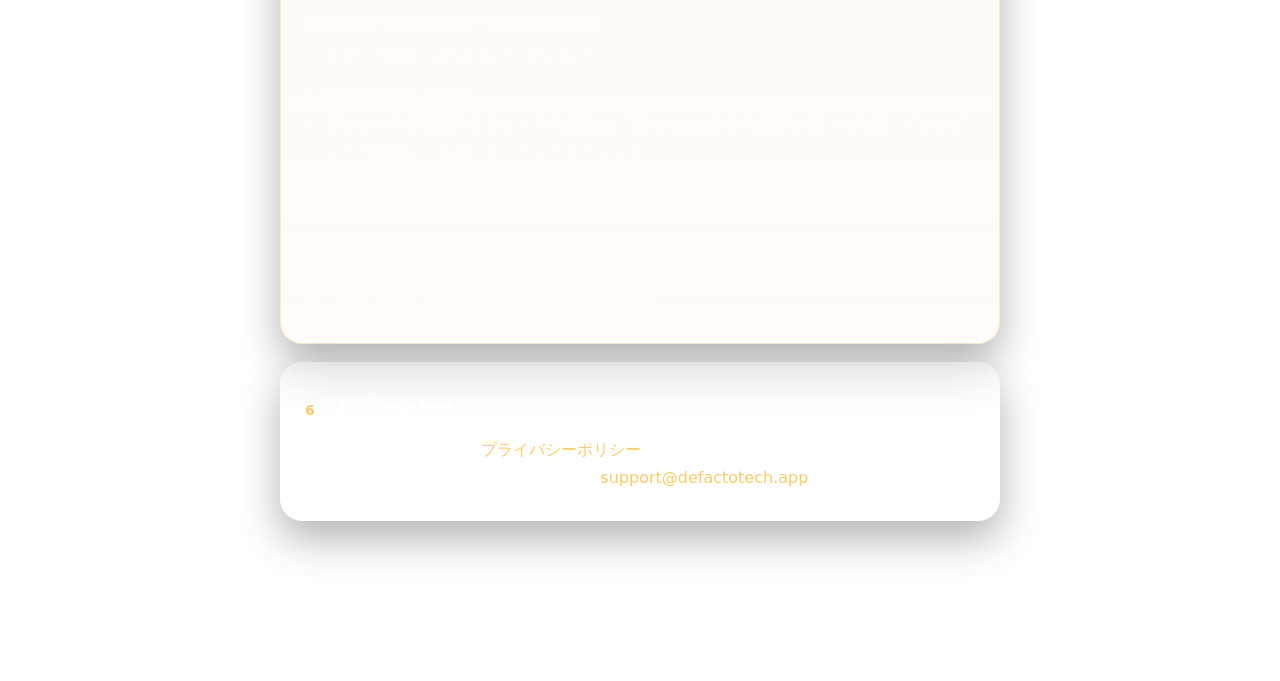
==== commit 47dca685: "docs(privacy,terms): クラフトの匿名の記録を 1 年残すことを書く クラフトの品質の改善のため、生成の一部を匿名で Cloudflare R2 に 365 日残す。プライバシーポリ" ====
--- a/data-deletion.html
+++ b/data-deletion.html
@@ -35,8 +35,8 @@
       <span class="accent-bar"></span>
     </h1>
     <p class="meta">
-      <span class="ja">最終更新日：2026年10月13日</span>
-      <span class="en">Last updated: October 13, 2026</span>
+      <span class="ja">最終更新日：2026年10月14日</span>
+      <span class="en">Last updated: October 14, 2026</span>
     </p>
     <p class="lead">
       <span class="ja">このページでは、アプリ「Focusity」（提供者：有村大旭 / Hiroaki Arimura）のデータを削除する方法を説明します。Focusity にはアカウント登録の仕組みがありません。記録や設定はお使いの端末に保存されます。削除の方法は 2 つあります。アプリの中で削除する方法（第 1 項）と、メールで削除を依頼する方法（第 5 項）です。</span>
@@ -112,6 +112,7 @@
         <li><span class="ja"><strong>利用の解析（Google アナリティクス / Firebase）。</strong>削除する前に送った操作の記録は、匿名の ID に付いたまま残ります。保持の期間は Google のポリシーに従います。</span><span class="en"><strong>Usage analytics (Google Analytics / Firebase).</strong> Events sent before deletion remain under the old anonymous ID. Retention follows Google’s policy.</span></li>
         <li><span class="ja"><strong>インストール計測（Meta）。</strong>インストール・起動・Premium の購入（金額と通貨）などの情報です。EEA・英国・スイスでは、同意した方の分だけを送っています。保持の期間は Meta のポリシーに従います。送信は、アプリの「設定 &gt; 広告の効果測定」から止められます（同意を求める地域の場合）。</span><span class="en"><strong>Install attribution (Meta).</strong> Information such as installs, app opens, and Premium purchases (amount and currency). In the EEA, the UK, and Switzerland, we send it only for users who consented. Retention follows Meta’s policy. You can stop sending it from “Settings &gt; Ad measurement” in the App (in regions where we ask for consent).</span></li>
         <li><span class="ja"><strong>AI 生成で Google へ送った内容。</strong>クラフトで入力したテーマと選んだスタイルです。Google は安全のため、限られた期間ログとして保持する場合があります。当方の中継サーバーに置いた依頼と画像は、<!-- CRAFT_RETENTION_JA -->生成の依頼から 3 日（72 時間）で自動で消します<!-- /CRAFT_RETENTION_JA -->。処理の管理に使う Cloudflare Workflows には、テーマ・スタイル・設計書が残ることがあります。残る期間は最長で 30 日ほどです（<a href="privacy.html">プライバシーポリシー</a>第 6 項）。</span><span class="en"><strong>What was sent to Google for AI generation:</strong> the theme you typed and the style you chose in Craft. Google may keep it as logs for a limited period for safety. Requests and images on our relay server are <!-- CRAFT_RETENTION_EN -->deleted automatically 3 days (72 hours) after the generation request<!-- /CRAFT_RETENTION_EN -->. Cloudflare Workflows, which we use to manage the processing, may keep the theme, the style, and a brief (text instructions) for up to about 30 days (<a href="privacy.html">Privacy Policy</a>, Section 6).</span></li>
+        <li><span class="ja"><strong>クラフトの品質の改善のための匿名の記録。</strong>生成が終わったとき、テーマの文字・画風・設計書・完成した画像などを 1 回だけ残します。端末や利用者の ID は付けていません。記録は、作ってから 365 日（1 年）で自動で消えます。端末の ID と結び付かないため、当方は、あなたの分を探して消すことができません（<a href="privacy.html">プライバシーポリシー</a>第 6 項）。</span><span class="en"><strong>Anonymous records for improving Craft quality.</strong> When a generation ends, we keep one record with the theme text, style, brief, finished image, and similar details, without any device or user ID. Records are deleted automatically 365 days (1 year) after they are created. Because they are not linked to your device ID, we cannot find and delete your records (<a href="privacy.html">Privacy Policy</a>, Section 6).</span></li>
         <li><span class="ja"><strong>「みんなで集中」の在室の情報。</strong>集中している間だけ、その集中かぎりの使い捨ての ID と、建築の名前・段・集中した時間などを送ります。最後の通信から 90 秒で一覧から外れ、遅くとも 7 分ほどでサーバーから消えます。</span><span class="en"><strong>“Focus together” presence.</strong> Only while you are focusing, we send a one-time ID used for that session only, plus the building name, stage, and focused time. It drops off the list 90 seconds after your last update and is erased from the server within about 7 minutes.</span></li>
         <li><span class="ja"><strong>アンケートと「建ててほしい建築」の送信。</strong>アプリから送った場合だけ、回答と送った時点の利用状況（集中の回数など）を Cloudflare D1 に保存しています。Google アナリティクスの app instance ID も一緒に保存します。ご依頼をいただくまで保持します（<a href="privacy.html">プライバシーポリシー</a>第 13 項）。</span><span class="en"><strong>In-app surveys and building requests.</strong> Only if you sent them from the App, your answers and your usage at that time (such as the number of focus sessions) are stored in Cloudflare D1, together with your Google Analytics app instance ID. We keep them until you ask us to delete them (<a href="privacy.html">Privacy Policy</a>, Section 13).</span></li>
         <li><span class="ja"><strong>インタビューへの応募。</strong>メールアドレスは、謝礼をお渡ししたあとに削除します（<a href="privacy.html">プライバシーポリシー</a>第 13 項）。</span><span class="en"><strong>Interview sign-ups.</strong> We delete your email address once the thank-you gift has been sent (<a href="privacy.html">Privacy Policy</a>, Section 13).</span></li>
@@ -134,8 +135,8 @@
         <li><span class="ja">アンケートや建築のリクエストの場合は、送ったおおよその日付と書いた内容。インタビューの場合は、応募に使ったメールアドレス。</span><span class="en">For surveys or building requests, the approximate date you sent them and what you wrote. For interviews, the email address you used to sign up.</span></li>
       </ul>
       <p>
-        <span class="ja">ご依頼を受け取ったら、当方が持つデータからあなたの分を探して削除し、結果をメールでお知らせします。解析や購入の記録は匿名の ID だけで管理しているため、いただいた情報からあなたの分を特定できない場合があります。そのときは、その旨をお返事します。ストアの購入履歴は当方では削除できません。</span>
-        <span class="en">When we receive your request, we will look for your data among the data we hold, delete it, and reply by email with the result. Analytics and purchase records are managed only by anonymous IDs, so we may not be able to identify your data from the information you give us; if so, we will tell you. We cannot delete store purchase histories.</span>
+        <span class="ja">ご依頼を受け取ったら、当方が持つデータからあなたの分を探して削除し、結果をメールでお知らせします。解析や購入の記録は匿名の ID だけで管理しているため、いただいた情報からあなたの分を特定できない場合があります。そのときは、その旨をお返事します。クラフトの匿名の記録は端末の ID と結び付かないため、あなたの分を探して消すことはできません。ストアの購入履歴は当方では削除できません。</span>
+        <span class="en">When we receive your request, we will look for your data among the data we hold, delete it, and reply by email with the result. Analytics and purchase records are managed only by anonymous IDs, so we may not be able to identify your data from the information you give us; if so, we will tell you. Anonymous Craft records are not linked to your device ID, so we cannot find and delete your share of them. We cannot delete store purchase histories.</span>
       </p>
     </section>
 
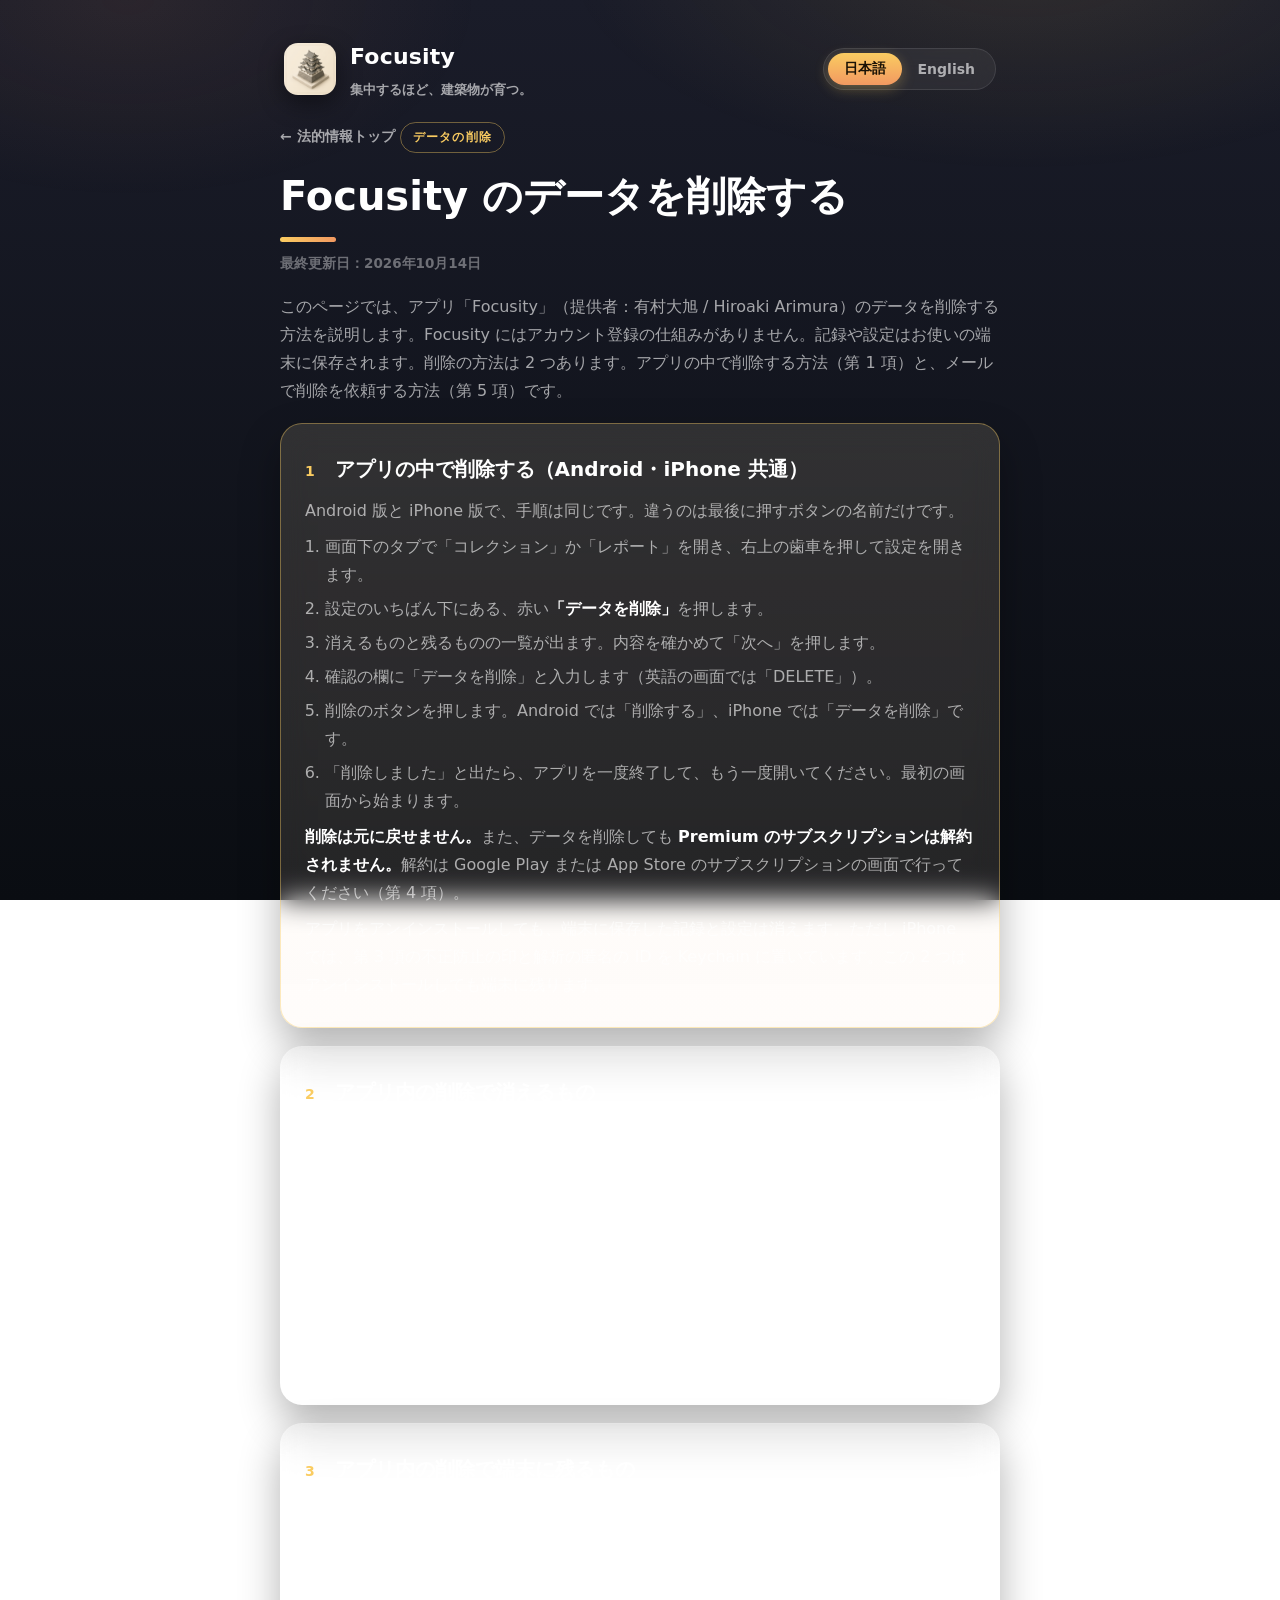
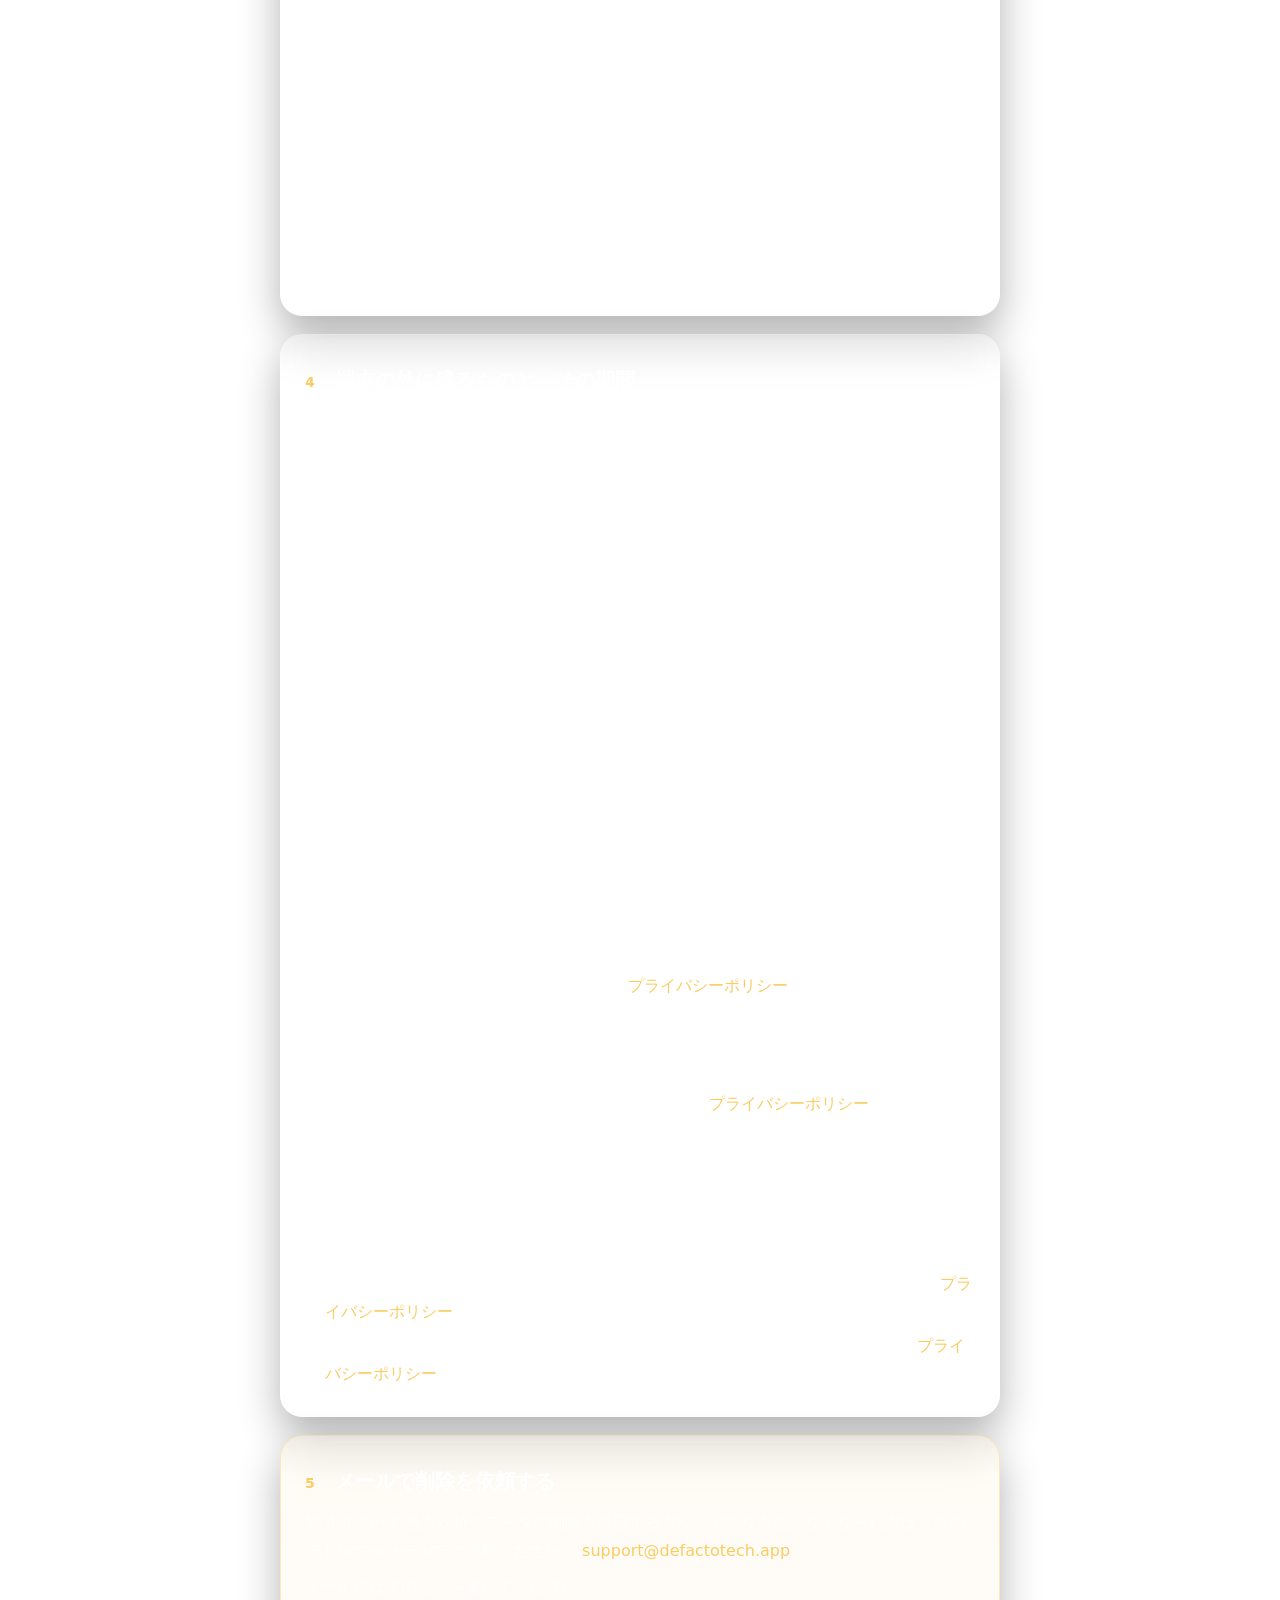
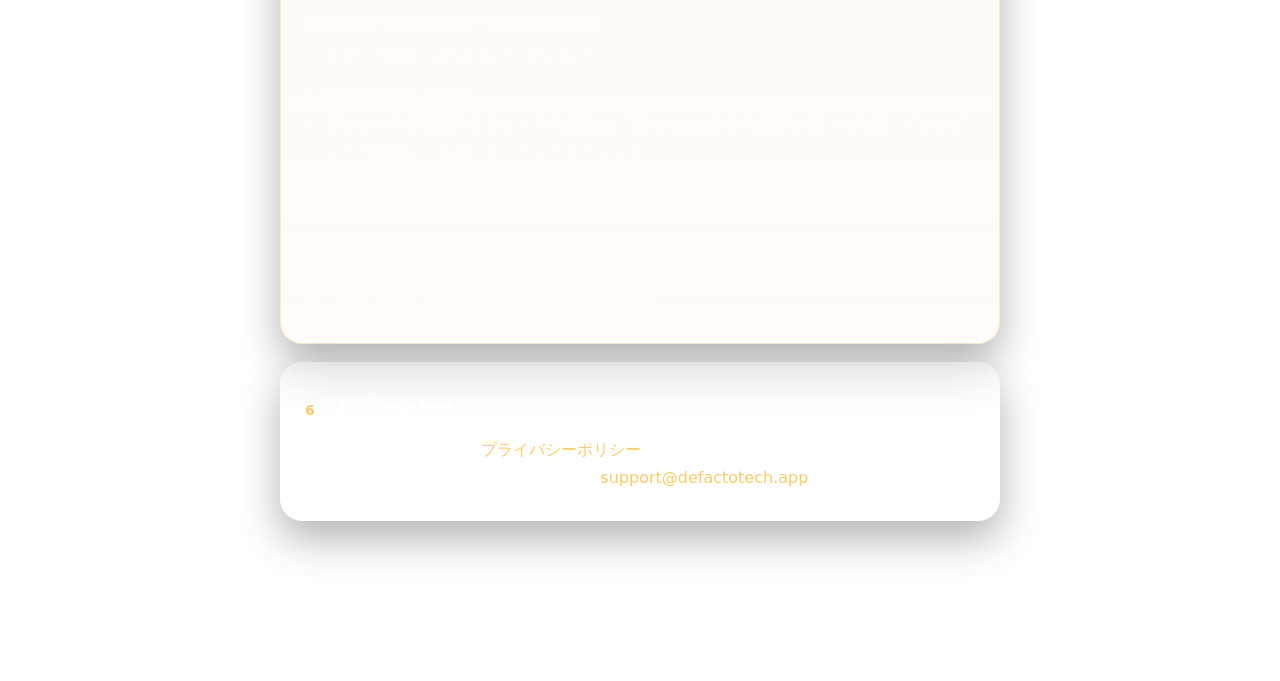
==== commit 3c7a3d82: "docs(privacy,terms): 「街」を「建築」に直し、Premium の項を Google Play にも当てはまる形にする サイト全体のキャッチコピーをアプリの表記（集中するほど、建築物" ====
--- a/data-deletion.html
+++ b/data-deletion.html
@@ -18,7 +18,7 @@
         <img src="assets/icon.png?v=2" alt="Focusity" />
         <span>
           <span class="name">Focusity</span>
-          <span class="sub"><span class="ja">集中するほど、街が育つ。</span><span class="en">The more you focus, the more your city grows.</span></span>
+          <span class="sub"><span class="ja">集中するほど、建築物が育つ。</span><span class="en">Focus more, grow your buildings.</span></span>
         </span>
       </a>
       <div class="lang-toggle" role="group" aria-label="Language">
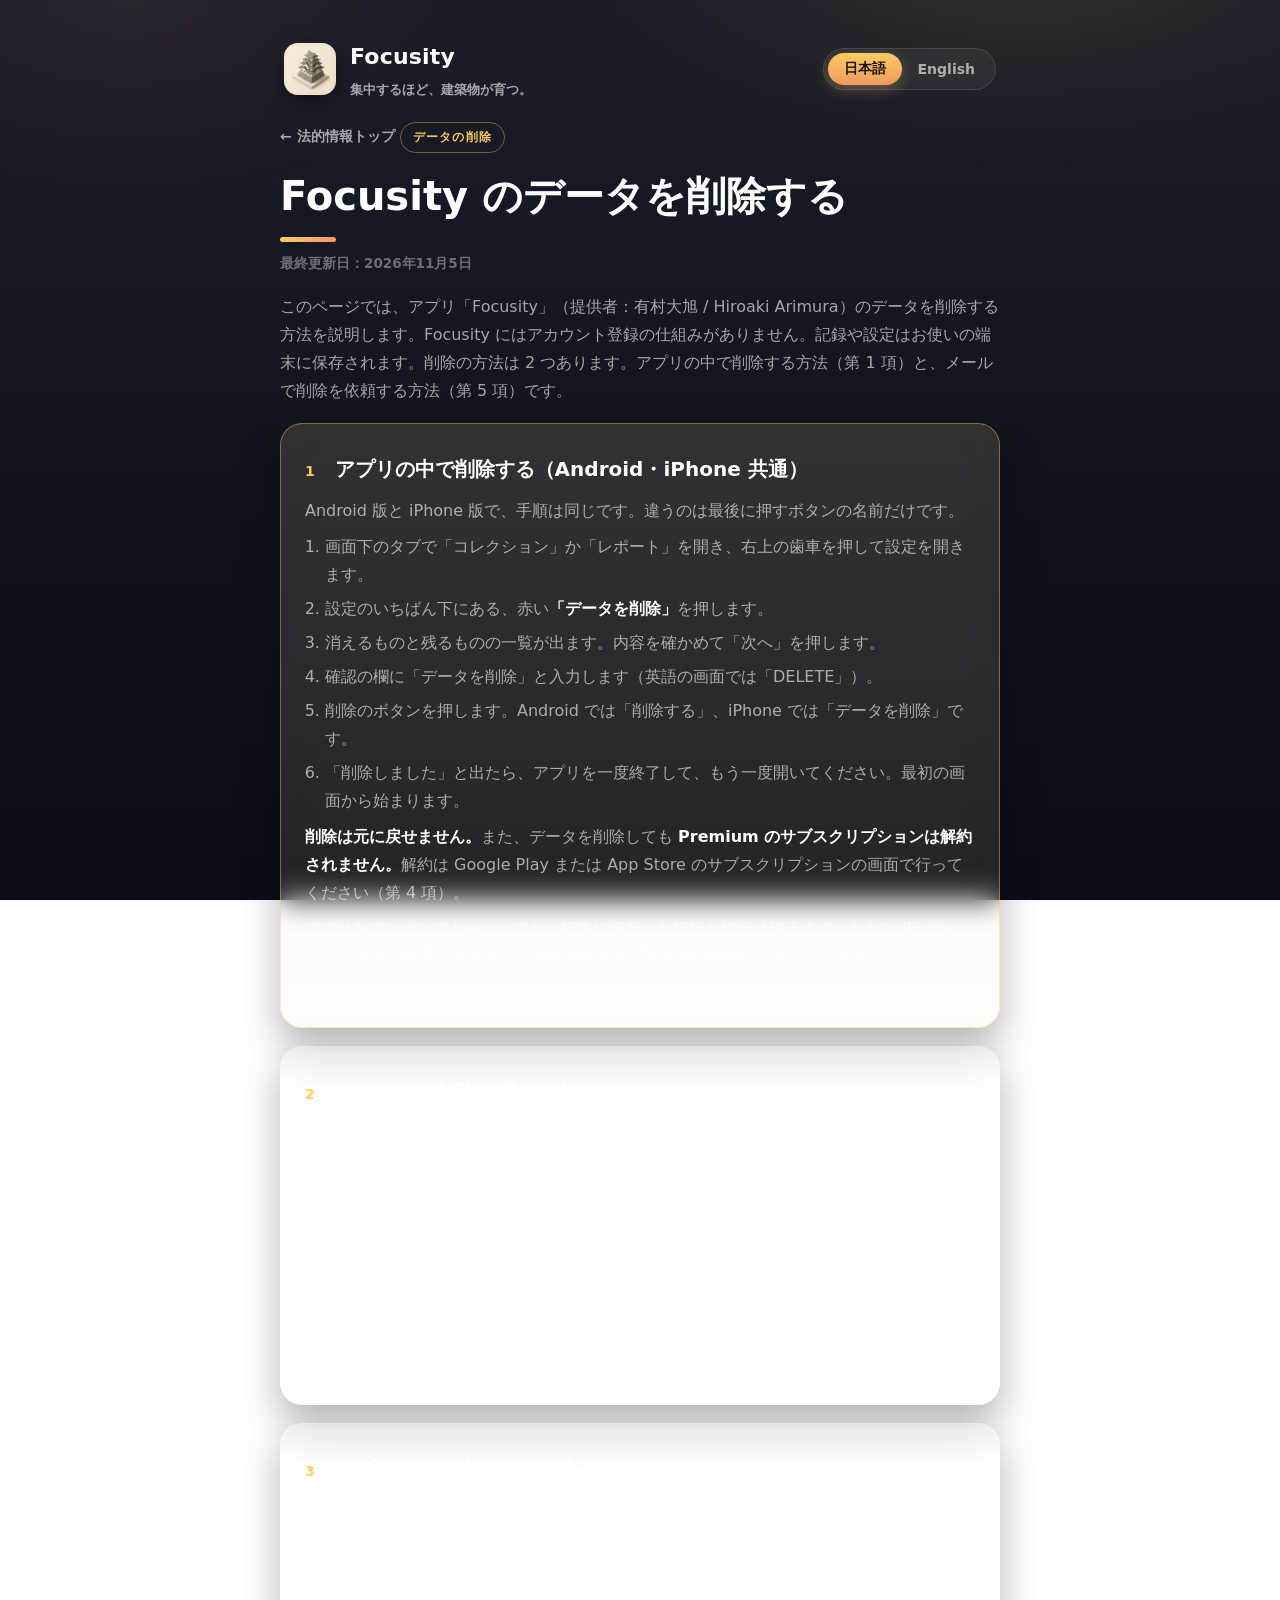
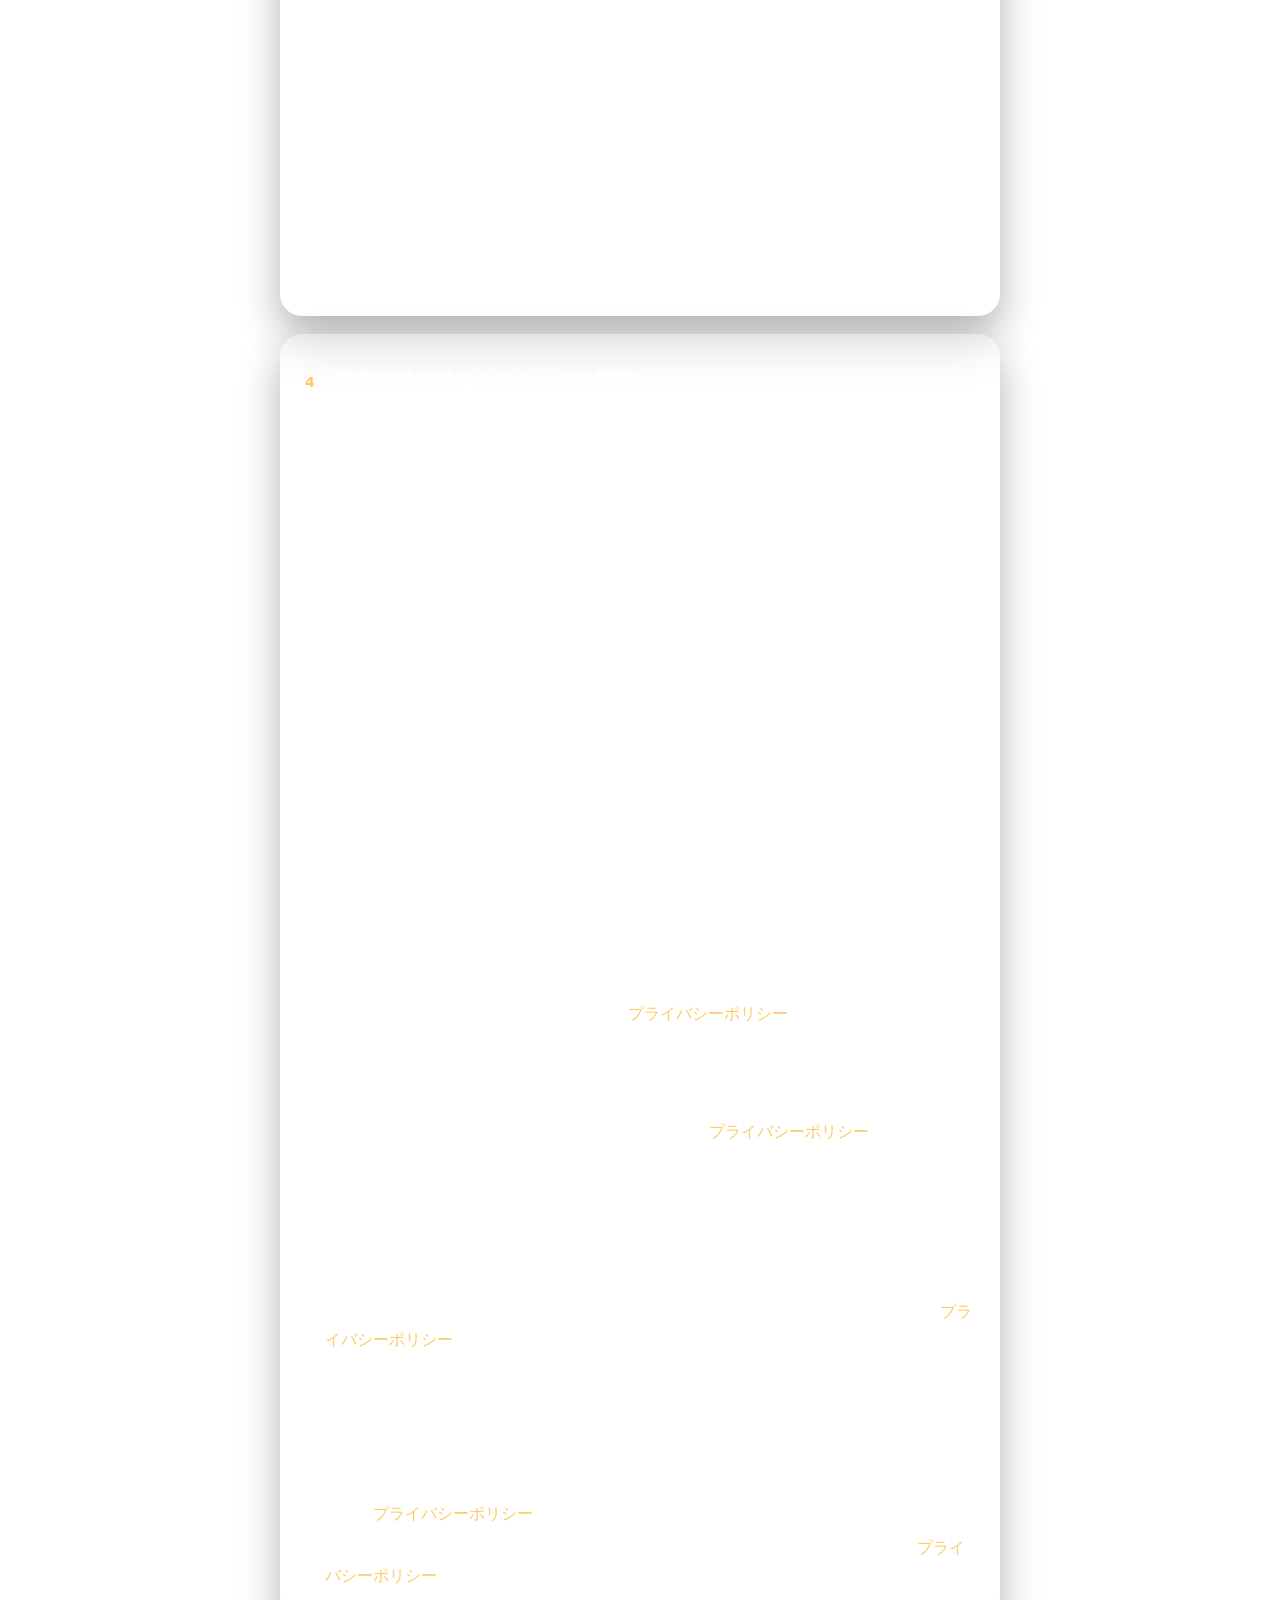
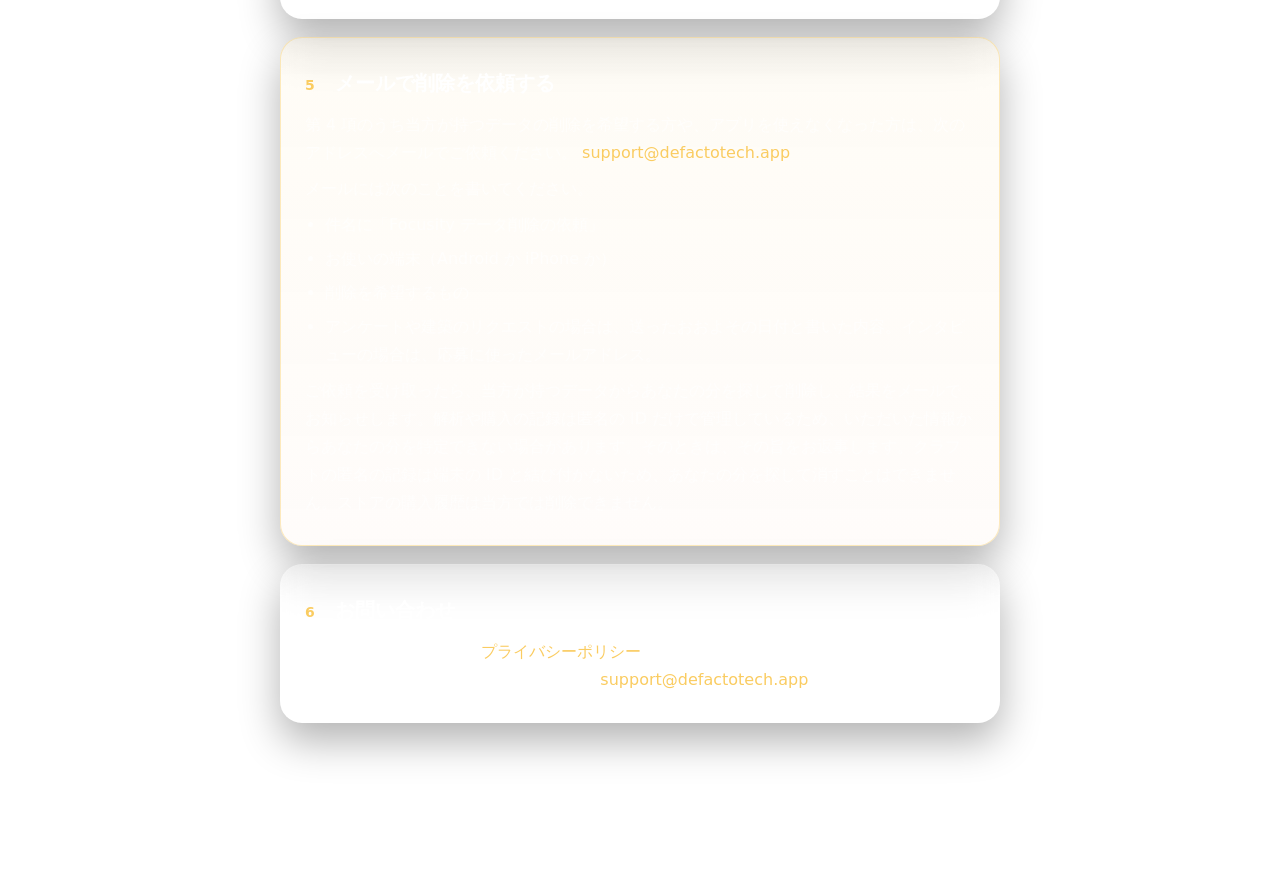
==== commit d60cb9fe: "docs(privacy): アカウントでのデータの引き継ぎ（Apple・Google ログイン）を書き足す プライバシーポリシーに第 14 項を足し、Firebase Authentication " ====
--- a/data-deletion.html
+++ b/data-deletion.html
@@ -35,8 +35,8 @@
       <span class="accent-bar"></span>
     </h1>
     <p class="meta">
-      <span class="ja">最終更新日：2026年10月14日</span>
-      <span class="en">Last updated: October 14, 2026</span>
+      <span class="ja">最終更新日：2026年11月5日</span>
+      <span class="en">Last updated: November 5, 2026</span>
     </p>
     <p class="lead">
       <span class="ja">このページでは、アプリ「Focusity」（提供者：有村大旭 / Hiroaki Arimura）のデータを削除する方法を説明します。Focusity にはアカウント登録の仕組みがありません。記録や設定はお使いの端末に保存されます。削除の方法は 2 つあります。アプリの中で削除する方法（第 1 項）と、メールで削除を依頼する方法（第 5 項）です。</span>
@@ -103,8 +103,8 @@
     <section class="card" id="kept-elsewhere">
       <h2><span class="num">4</span><span class="ja">端末の外に残るものと、その期間</span><span class="en">Data kept outside your device, and for how long</span></h2>
       <p>
-        <span class="ja">アプリ内の削除では、端末の外にあるデータは消えません。次のものが残ります。どれも氏名やメールアドレスとは結び付けていません（インタビューへの応募を除く）。</span>
-        <span class="en">The in-app deletion does not remove data held outside your device. The following remains. None of it is linked to your name or email address (except interview sign-ups).</span>
+        <span class="ja">アプリ内の削除では、端末の外にあるデータは消えません。次のものが残ります。どれも氏名やメールアドレスとは結び付けていません（インタビューへの応募と、データの引き継ぎのアカウントを除く）。</span>
+        <span class="en">The in-app deletion does not remove data held outside your device. The following remains. None of it is linked to your name or email address (except interview sign-ups and accounts for data transfer).</span>
       </p>
       <ul>
         <li><span class="ja"><strong>ストアの購入履歴。</strong>Google Play と App Store が持っています。当方やアプリからは消せません。サブスクリプションの解約は、Google Play の「お支払いと定期購入」、または iPhone の「設定 &gt; Apple アカウント &gt; サブスクリプション」で行ってください。</span><span class="en"><strong>Store purchase history.</strong> Held by Google Play and the App Store; neither we nor the App can delete it. Cancel a subscription in Google Play under “Payments &amp; subscriptions”, or on iPhone under “Settings &gt; Apple Account &gt; Subscriptions”.</span></li>
@@ -115,6 +115,7 @@
         <li><span class="ja"><strong>クラフトの品質の改善のための匿名の記録。</strong>生成が終わったとき、テーマの文字・画風・設計書・完成した画像などを 1 回だけ残します。端末や利用者の ID は付けていません。記録は、作ってから 365 日（1 年）で自動で消えます。端末の ID と結び付かないため、当方は、あなたの分を探して消すことができません（<a href="privacy.html">プライバシーポリシー</a>第 6 項）。</span><span class="en"><strong>Anonymous records for improving Craft quality.</strong> When a generation ends, we keep one record with the theme text, style, brief, finished image, and similar details, without any device or user ID. Records are deleted automatically 365 days (1 year) after they are created. Because they are not linked to your device ID, we cannot find and delete your records (<a href="privacy.html">Privacy Policy</a>, Section 6).</span></li>
         <li><span class="ja"><strong>「みんなで集中」の在室の情報。</strong>集中している間だけ、その集中かぎりの使い捨ての ID と、建築の名前・段・集中した時間などを送ります。最後の通信から 90 秒で一覧から外れ、遅くとも 7 分ほどでサーバーから消えます。</span><span class="en"><strong>“Focus together” presence.</strong> Only while you are focusing, we send a one-time ID used for that session only, plus the building name, stage, and focused time. It drops off the list 90 seconds after your last update and is erased from the server within about 7 minutes.</span></li>
         <li><span class="ja"><strong>アンケートと「建ててほしい建築」の送信。</strong>アプリから送った場合だけ、回答と送った時点の利用状況（集中の回数など）を Cloudflare D1 に保存しています。Google アナリティクスの app instance ID も一緒に保存します。ご依頼をいただくまで保持します（<a href="privacy.html">プライバシーポリシー</a>第 13 項）。</span><span class="en"><strong>In-app surveys and building requests.</strong> Only if you sent them from the App, your answers and your usage at that time (such as the number of focus sessions) are stored in Cloudflare D1, together with your Google Analytics app instance ID. We keep them until you ask us to delete them (<a href="privacy.html">Privacy Policy</a>, Section 13).</span></li>
+        <li><span class="ja"><strong>データの引き継ぎ（iPhone・iPad 版でログインした方）。</strong>集中の記録・設定・クラフトの画像を Cloudflare D1 と R2 に保存しています。ログインのアカウントは Firebase Authentication にあります。アプリ内の「データを削除」では消えません。アプリの「データの引き継ぎ」にある「アカウントを削除」で、サーバーのデータと Firebase のアカウントを消せます。Apple でログインしていた場合は、Apple のトークンも無効にします（<a href="privacy.html">プライバシーポリシー</a>第 14 項）。</span><span class="en"><strong>Data transfer (if you signed in on iPhone or iPad).</strong> Your focus records, settings, and Craft images are stored in Cloudflare D1 and R2, and your sign-in account is in Firebase Authentication. “Delete my data” in the App does not remove them. Use “Delete Account” in “Transfer Data” in the App to erase the data on our servers and your Firebase account. If you signed in with Apple, we also revoke your Apple token (<a href="privacy.html">Privacy Policy</a>, Section 14).</span></li>
         <li><span class="ja"><strong>インタビューへの応募。</strong>メールアドレスは、謝礼をお渡ししたあとに削除します（<a href="privacy.html">プライバシーポリシー</a>第 13 項）。</span><span class="en"><strong>Interview sign-ups.</strong> We delete your email address once the thank-you gift has been sent (<a href="privacy.html">Privacy Policy</a>, Section 13).</span></li>
       </ul>
     </section>
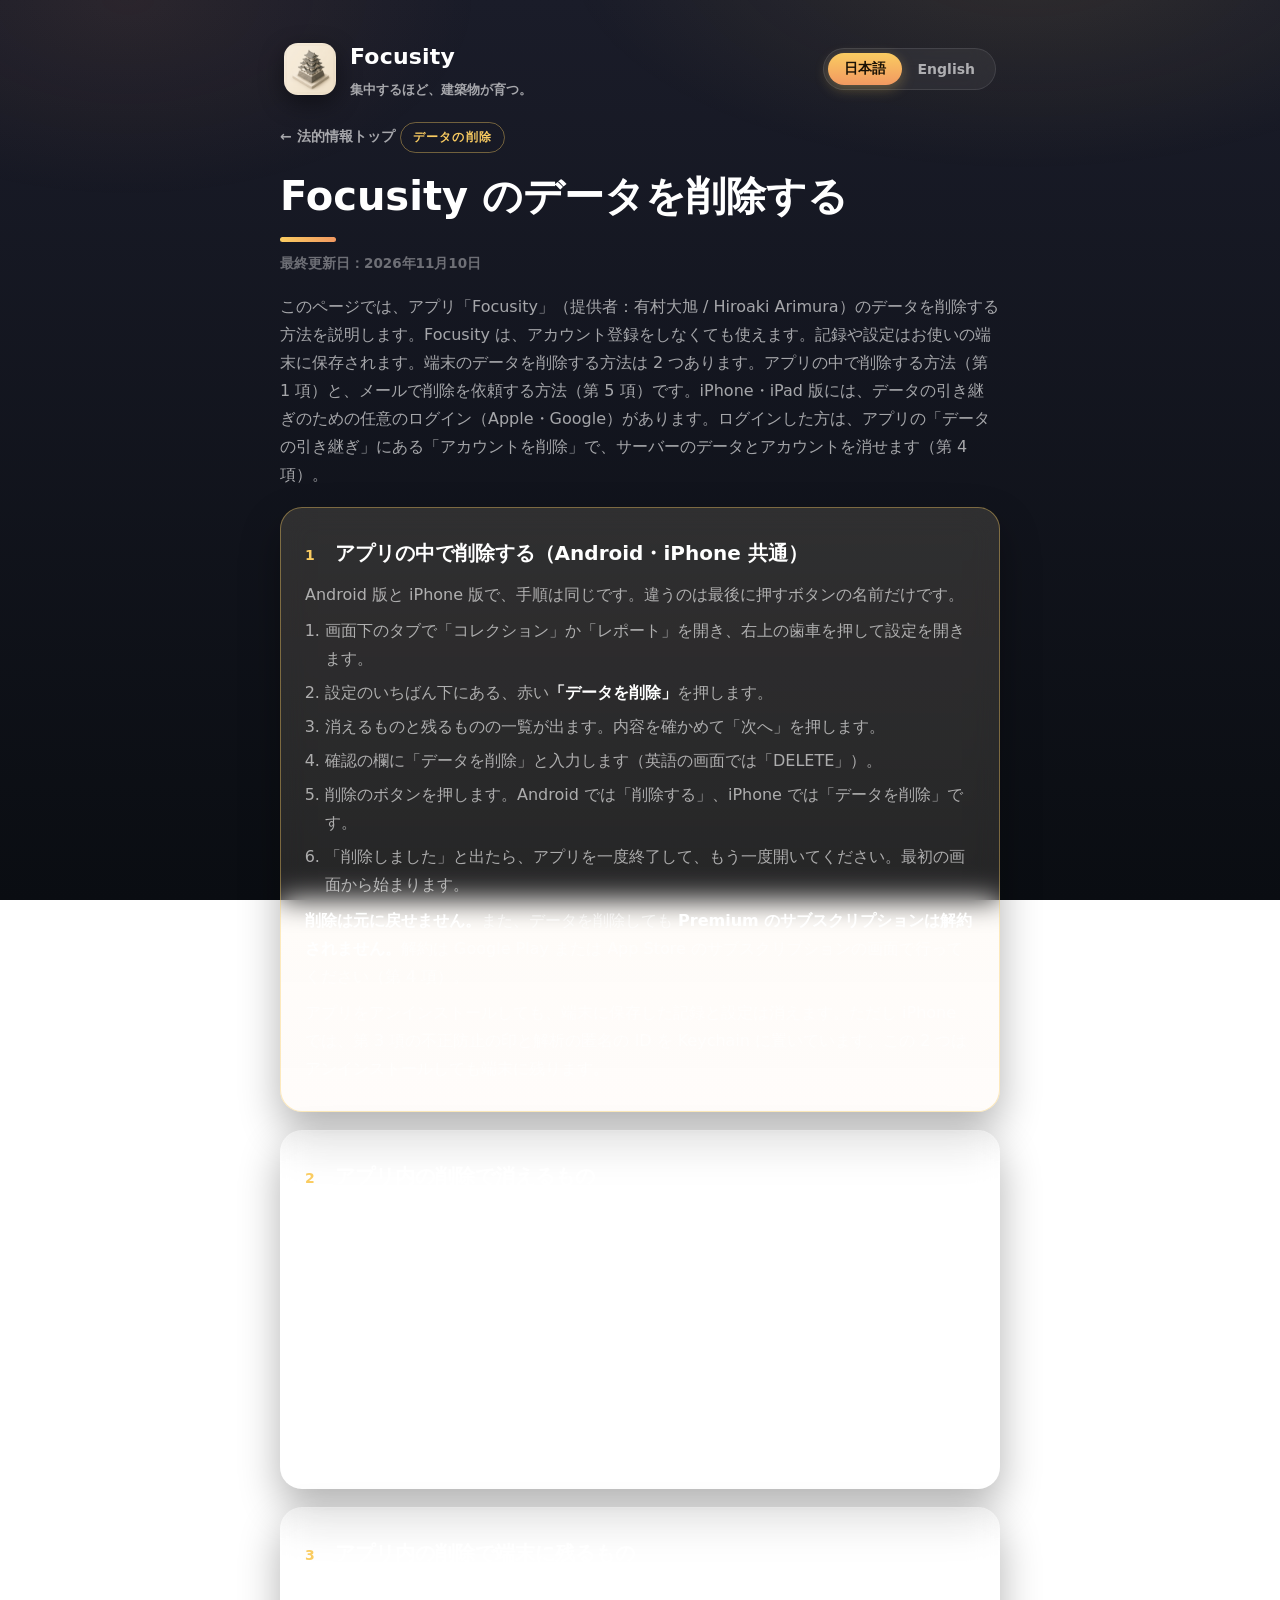
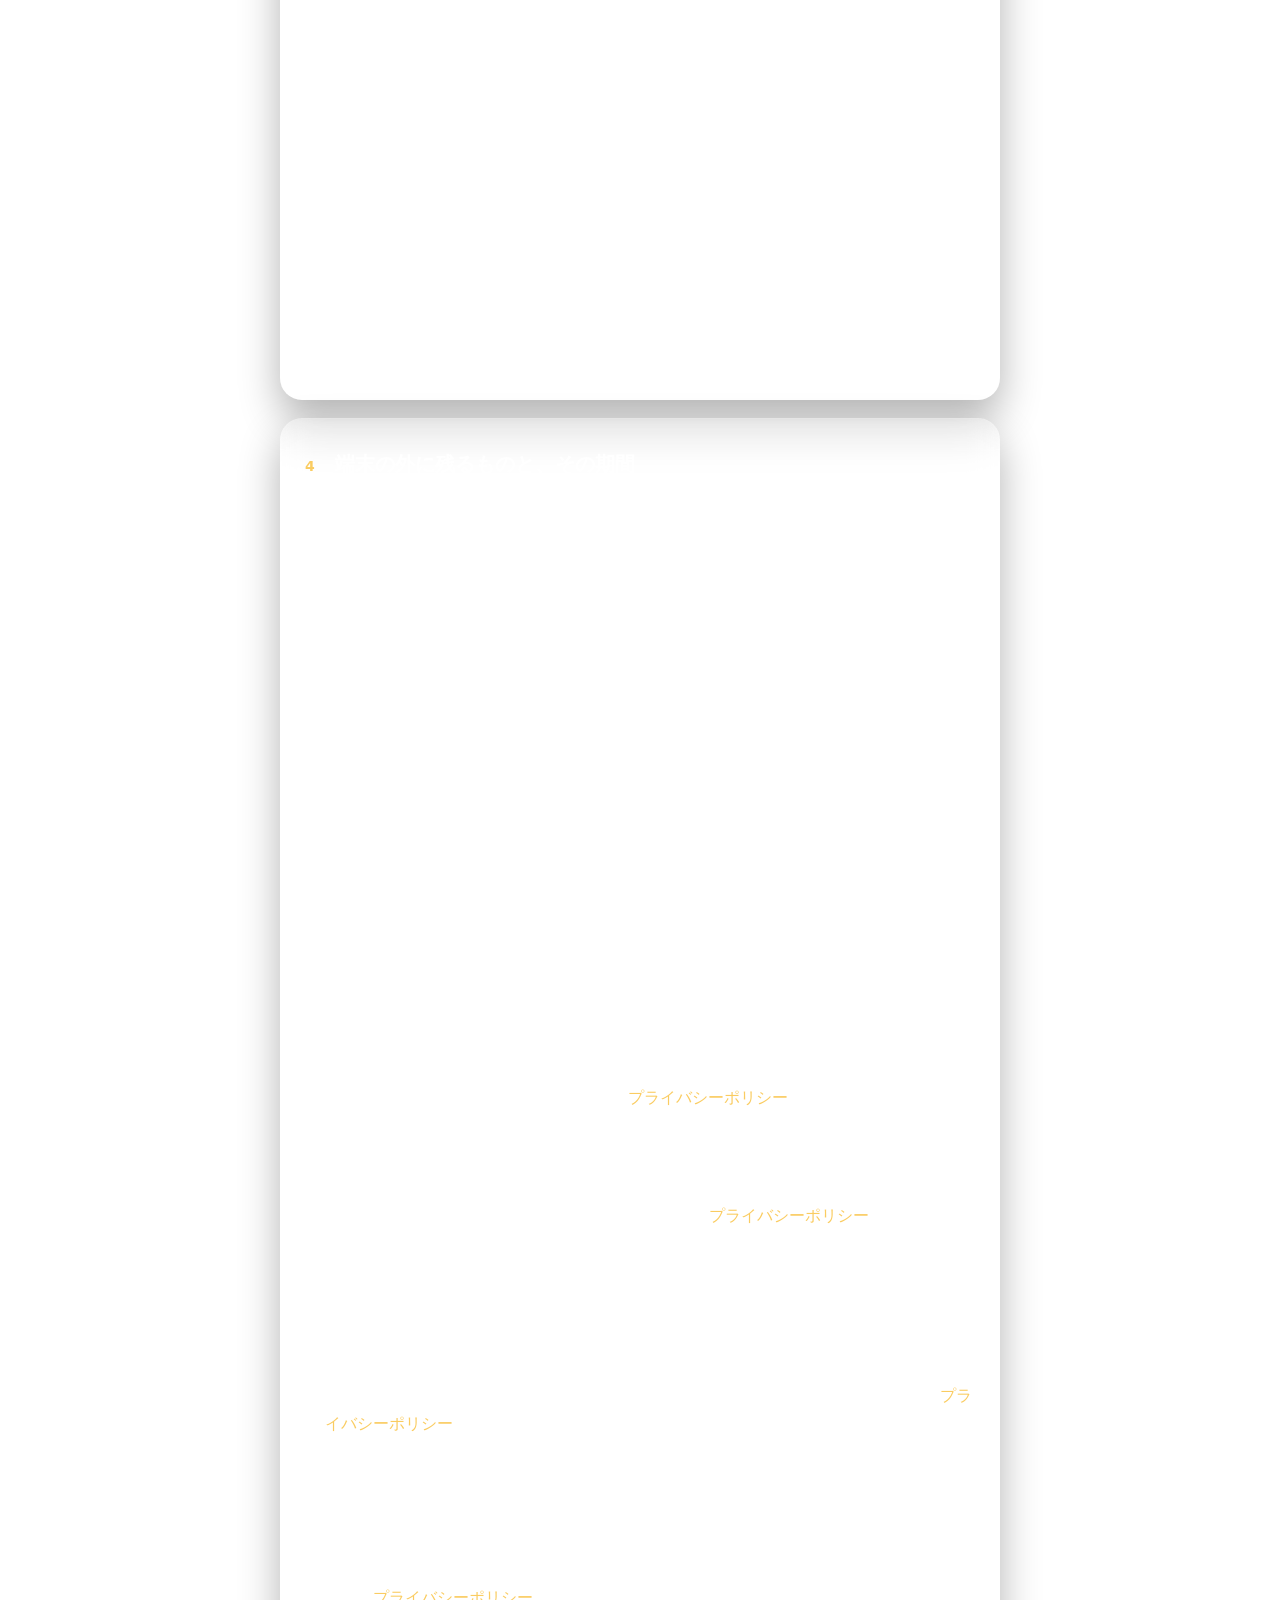
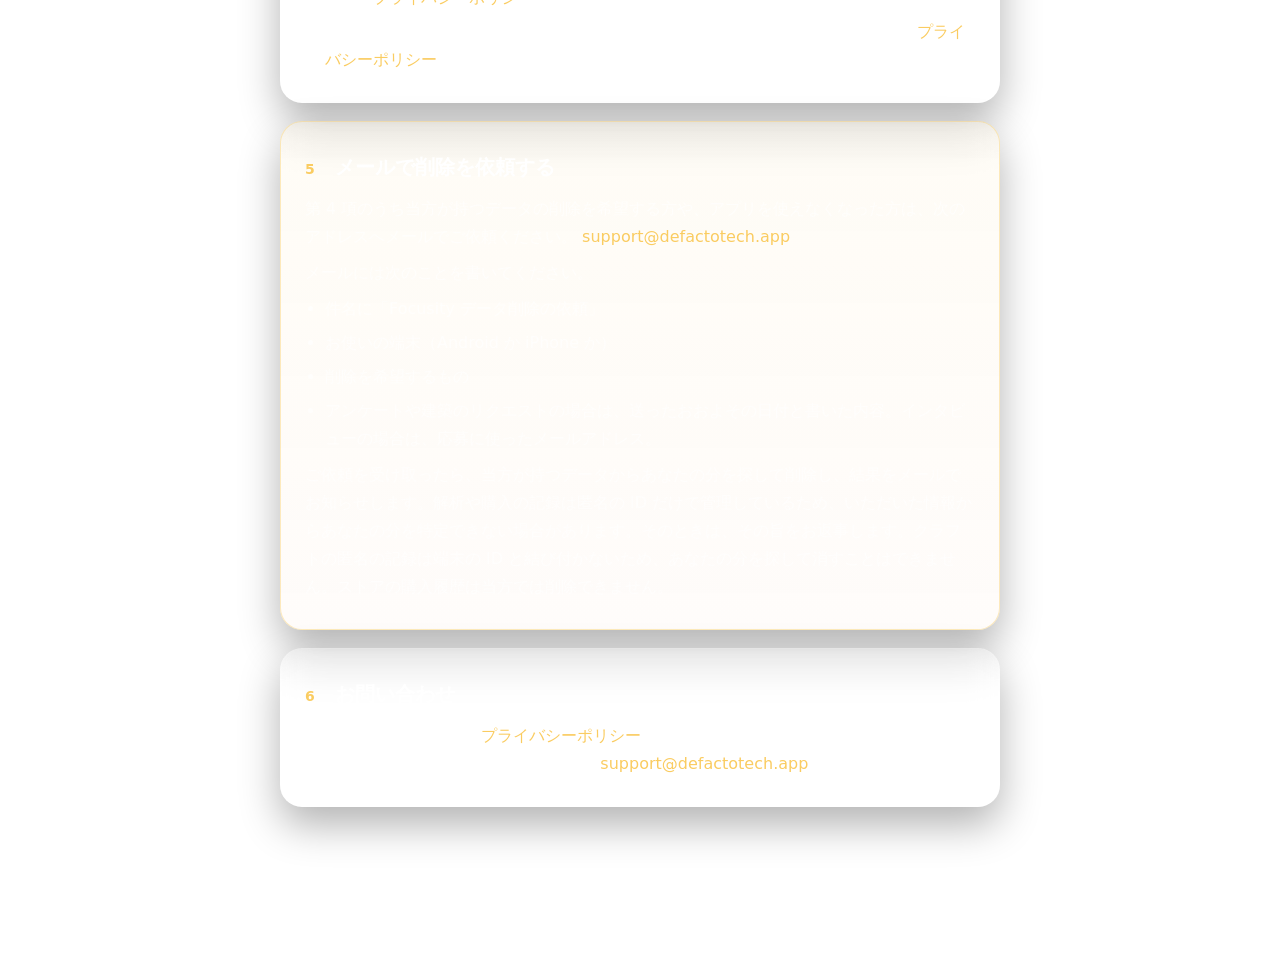
==== commit a894f0f3: "docs(legal): 任意のログイン（Apple・Google）を規約と各ページの記述にそろえる プライバシーポリシーの基本方針と「アクセスしないもの」から「ログイン不要」を外し、引き継ぎを使う人" ====
--- a/data-deletion.html
+++ b/data-deletion.html
@@ -35,12 +35,12 @@
       <span class="accent-bar"></span>
     </h1>
     <p class="meta">
-      <span class="ja">最終更新日：2026年11月5日</span>
-      <span class="en">Last updated: November 5, 2026</span>
+      <span class="ja">最終更新日：2026年11月10日</span>
+      <span class="en">Last updated: November 10, 2026</span>
     </p>
     <p class="lead">
-      <span class="ja">このページでは、アプリ「Focusity」（提供者：有村大旭 / Hiroaki Arimura）のデータを削除する方法を説明します。Focusity にはアカウント登録の仕組みがありません。記録や設定はお使いの端末に保存されます。削除の方法は 2 つあります。アプリの中で削除する方法（第 1 項）と、メールで削除を依頼する方法（第 5 項）です。</span>
-      <span class="en">This page explains how to delete data from the app “Focusity” (provided by Hiroaki Arimura). Focusity has no user accounts; your records and settings are stored on your device. There are two ways to delete data: inside the App (Section 1), or by asking us by email (Section 5).</span>
+      <span class="ja">このページでは、アプリ「Focusity」（提供者：有村大旭 / Hiroaki Arimura）のデータを削除する方法を説明します。Focusity は、アカウント登録をしなくても使えます。記録や設定はお使いの端末に保存されます。端末のデータを削除する方法は 2 つあります。アプリの中で削除する方法（第 1 項）と、メールで削除を依頼する方法（第 5 項）です。iPhone・iPad 版には、データの引き継ぎのための任意のログイン（Apple・Google）があります。ログインした方は、アプリの「データの引き継ぎ」にある「アカウントを削除」で、サーバーのデータとアカウントを消せます（第 4 項）。</span>
+      <span class="en">This page explains how to delete data from the app “Focusity” (provided by Hiroaki Arimura). You can use Focusity without creating an account; your records and settings are stored on your device. There are two ways to delete data on your device: inside the App (Section 1), or by asking us by email (Section 5). On iPhone and iPad, you can optionally sign in with Apple or Google to transfer your data. If you signed in, you can erase the data on our servers and your account with “Delete Account” in “Transfer Data” in the App (Section 4).</span>
     </p>
 
     <!-- 1. アプリ内で削除する -->
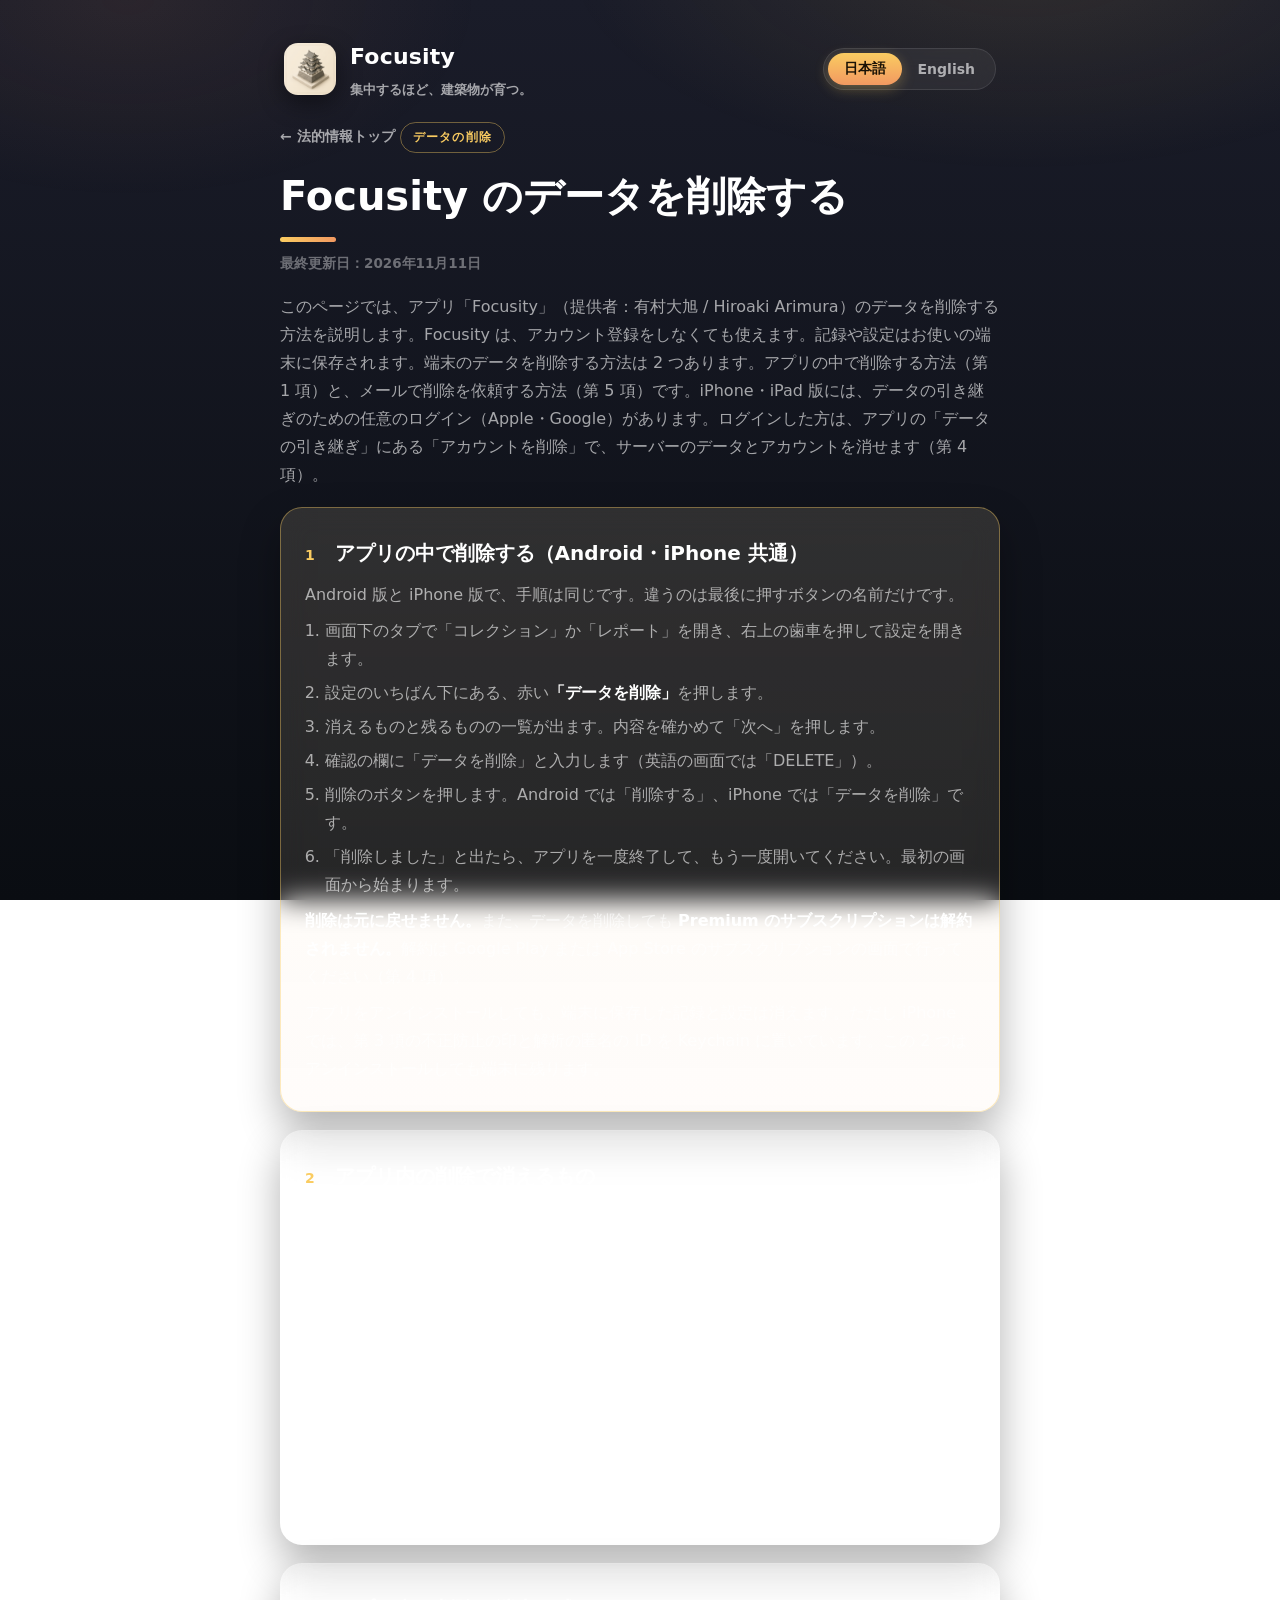
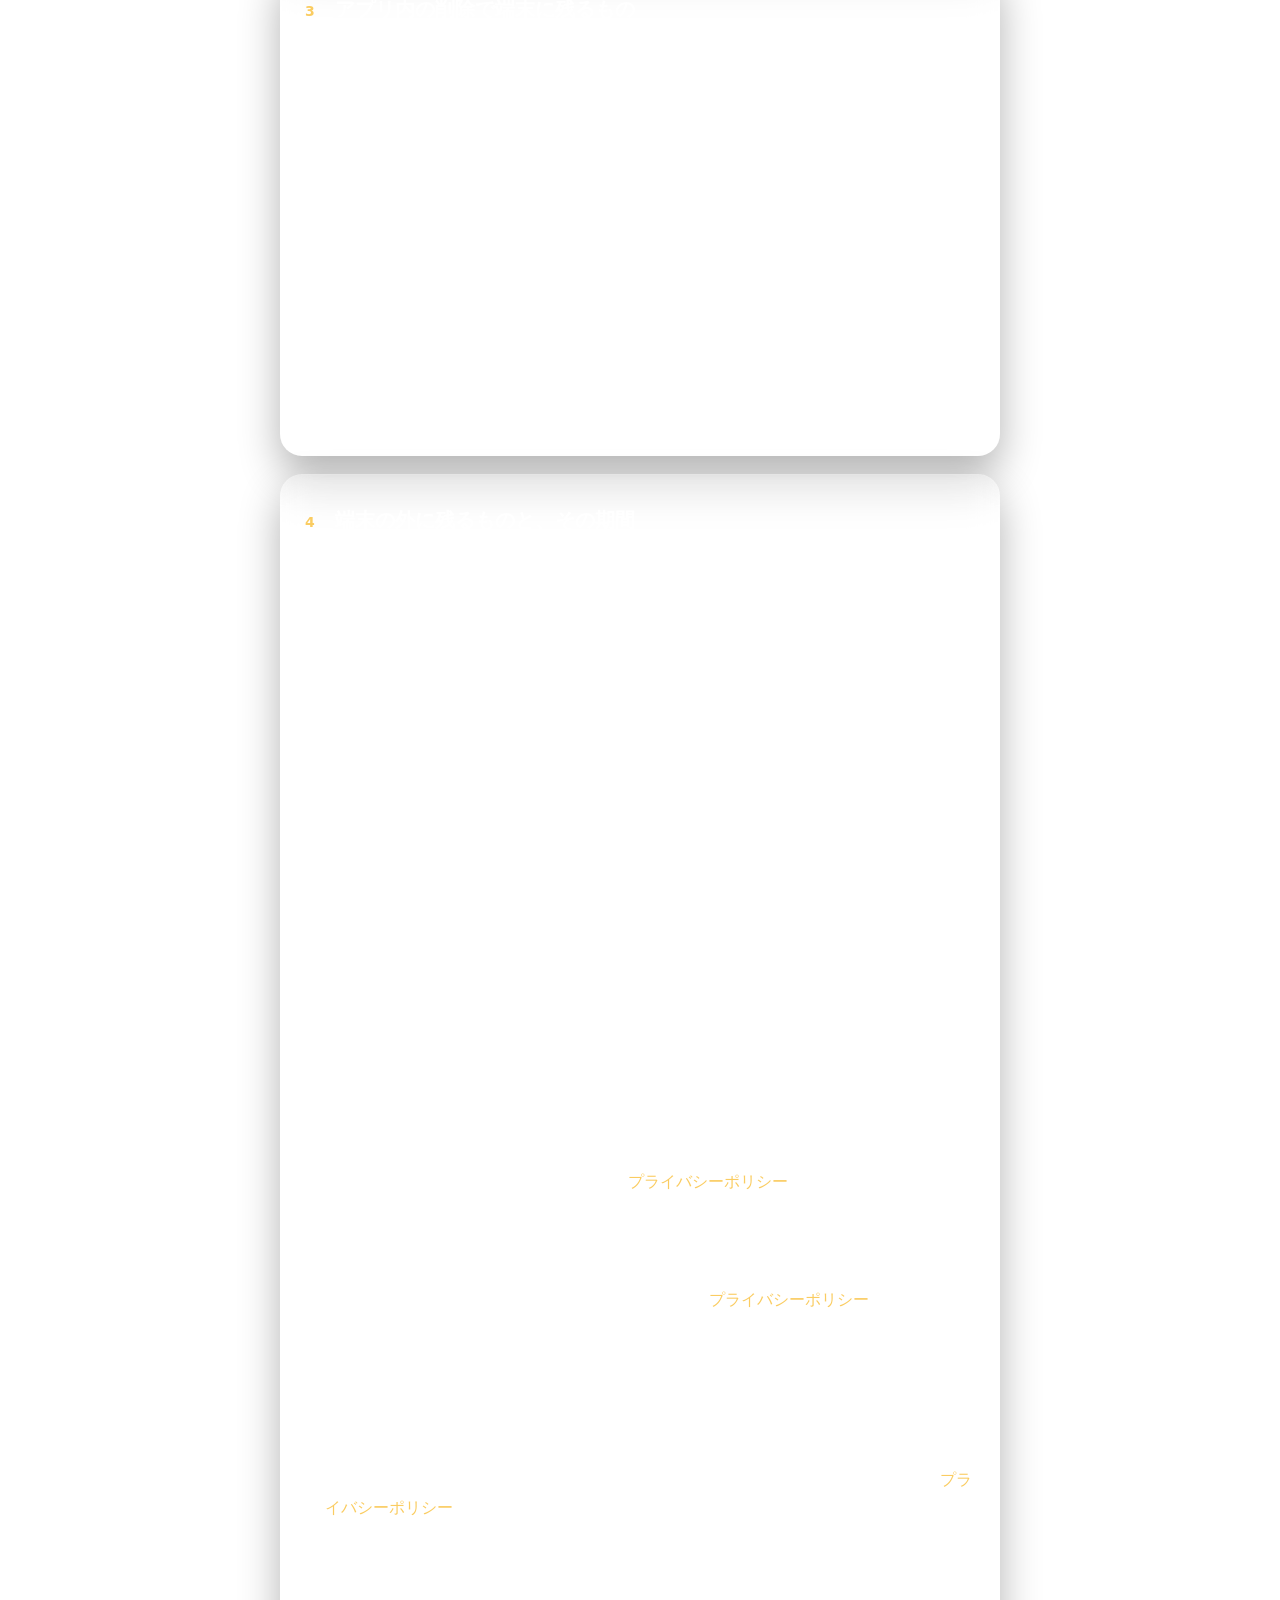
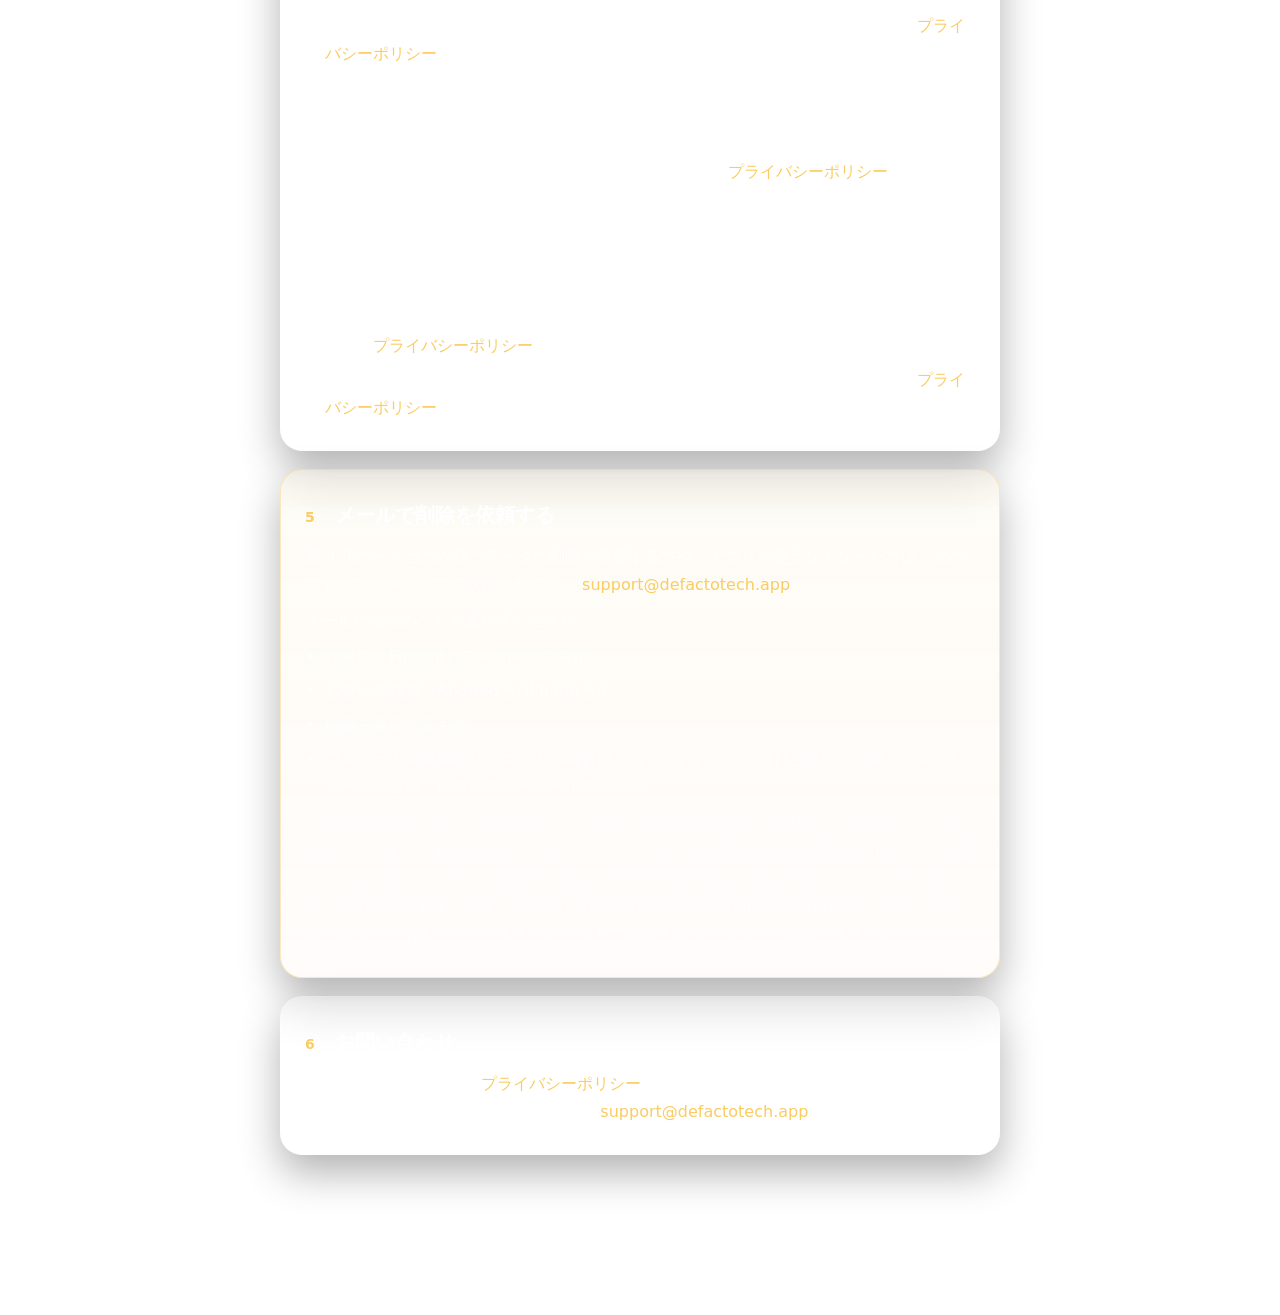
==== commit 0d47e974: "データ削除のページを 2.2.18 の実態に合わせる ログインした人の RevenueCat の ID、アプリ内のお問い合わせ、Crashlytics を足す。  Co-Authored-By: Cl" ====
--- a/data-deletion.html
+++ b/data-deletion.html
@@ -35,8 +35,8 @@
       <span class="accent-bar"></span>
     </h1>
     <p class="meta">
-      <span class="ja">最終更新日：2026年11月10日</span>
-      <span class="en">Last updated: November 10, 2026</span>
+      <span class="ja">最終更新日：2026年11月11日</span>
+      <span class="en">Last updated: November 11, 2026</span>
     </p>
     <p class="lead">
       <span class="ja">このページでは、アプリ「Focusity」（提供者：有村大旭 / Hiroaki Arimura）のデータを削除する方法を説明します。Focusity は、アカウント登録をしなくても使えます。記録や設定はお使いの端末に保存されます。端末のデータを削除する方法は 2 つあります。アプリの中で削除する方法（第 1 項）と、メールで削除を依頼する方法（第 5 項）です。iPhone・iPad 版には、データの引き継ぎのための任意のログイン（Apple・Google）があります。ログインした方は、アプリの「データの引き継ぎ」にある「アカウントを削除」で、サーバーのデータとアカウントを消せます（第 4 項）。</span>
@@ -79,8 +79,8 @@
         <li><span class="ja">アンケートの回答など、端末に保存したそのほかの記録</span><span class="en">Other records saved on your device, such as your survey answers</span></li>
       </ul>
       <p>
-        <span class="ja">あわせて、端末内の解析のデータを初期化し、解析に使う匿名の ID と購入の管理（RevenueCat）に使う匿名の ID を作り直します。削除したあとのご利用は、削除する前の記録と結び付きません。</span>
-        <span class="en">We also reset the analytics data stored on your device and create new anonymous IDs for analytics and for purchase management (RevenueCat). Your use of the App after deletion is not linked to your records from before.</span>
+        <span class="ja">あわせて、端末内の解析のデータを初期化し、解析に使う匿名の ID と購入の管理（RevenueCat）に使う匿名の ID を作り直します。削除したあとのご利用は、削除する前の記録と結び付きません。ただし、データの引き継ぎでログインしている方は、購入の管理にログインのユーザー ID を使い続けます。購入の記録は、削除のあとも同じユーザー ID に付きます。</span>
+        <span class="en">We also reset the analytics data stored on your device and create new anonymous IDs for analytics and for purchase management (RevenueCat). Your use of the App after deletion is not linked to your records from before. If you are signed in for data transfer, however, purchase management keeps using your sign-in user ID, so your purchase records stay under the same user ID after deletion.</span>
       </p>
     </section>
 
@@ -103,18 +103,20 @@
     <section class="card" id="kept-elsewhere">
       <h2><span class="num">4</span><span class="ja">端末の外に残るものと、その期間</span><span class="en">Data kept outside your device, and for how long</span></h2>
       <p>
-        <span class="ja">アプリ内の削除では、端末の外にあるデータは消えません。次のものが残ります。どれも氏名やメールアドレスとは結び付けていません（インタビューへの応募と、データの引き継ぎのアカウントを除く）。</span>
-        <span class="en">The in-app deletion does not remove data held outside your device. The following remains. None of it is linked to your name or email address (except interview sign-ups and accounts for data transfer).</span>
+        <span class="ja">アプリ内の削除では、端末の外にあるデータは消えません。次のものが残ります。どれも氏名やメールアドレスとは結び付けていません（インタビューへの応募、メールアドレスを書いたお問い合わせ、データの引き継ぎのアカウントを除く）。</span>
+        <span class="en">The in-app deletion does not remove data held outside your device. The following remains. None of it is linked to your name or email address (except interview sign-ups, contact messages where you entered an email address, and accounts for data transfer).</span>
       </p>
       <ul>
         <li><span class="ja"><strong>ストアの購入履歴。</strong>Google Play と App Store が持っています。当方やアプリからは消せません。サブスクリプションの解約は、Google Play の「お支払いと定期購入」、または iPhone の「設定 &gt; Apple アカウント &gt; サブスクリプション」で行ってください。</span><span class="en"><strong>Store purchase history.</strong> Held by Google Play and the App Store; neither we nor the App can delete it. Cancel a subscription in Google Play under “Payments &amp; subscriptions”, or on iPhone under “Settings &gt; Apple Account &gt; Subscriptions”.</span></li>
-        <li><span class="ja"><strong>購入の記録（RevenueCat）。</strong>匿名の ID で管理している購入の状態と履歴です。保持の期間は RevenueCat のポリシーに従います。当方は、購入の集計のために写しを受け取っています。中身は、匿名の ID・Google アナリティクスの app instance ID・商品・日時・金額です。この写しには、現在、自動で消す期限を設けていません。</span><span class="en"><strong>Purchase records (RevenueCat).</strong> Purchase status and history managed under an anonymous ID. Retention follows RevenueCat’s policy. The copy we receive to count purchases (anonymous ID, Google Analytics app instance ID, product, date and time, price) currently has no automatic deletion period.</span></li>
+        <li><span class="ja"><strong>購入の記録（RevenueCat）。</strong>匿名の ID で管理している購入の状態と履歴です。データの引き継ぎでログインした方の分は、ログインのユーザー ID で管理しています。保持の期間は RevenueCat のポリシーに従います。当方は、購入の集計のために写しを受け取っています。中身は、この ID・Google アナリティクスの app instance ID・商品・日時・金額です。この写しには、現在、自動で消す期限を設けていません。</span><span class="en"><strong>Purchase records (RevenueCat).</strong> Purchase status and history managed under an anonymous ID, or under your sign-in user ID if you signed in for data transfer. Retention follows RevenueCat’s policy. The copy we receive to count purchases (this ID, Google Analytics app instance ID, product, date and time, price) currently has no automatic deletion period.</span></li>
         <li><span class="ja"><strong>利用の解析（Google アナリティクス / Firebase）。</strong>削除する前に送った操作の記録は、匿名の ID に付いたまま残ります。保持の期間は Google のポリシーに従います。</span><span class="en"><strong>Usage analytics (Google Analytics / Firebase).</strong> Events sent before deletion remain under the old anonymous ID. Retention follows Google’s policy.</span></li>
         <li><span class="ja"><strong>インストール計測（Meta）。</strong>インストール・起動・Premium の購入（金額と通貨）などの情報です。EEA・英国・スイスでは、同意した方の分だけを送っています。保持の期間は Meta のポリシーに従います。送信は、アプリの「設定 &gt; 広告の効果測定」から止められます（同意を求める地域の場合）。</span><span class="en"><strong>Install attribution (Meta).</strong> Information such as installs, app opens, and Premium purchases (amount and currency). In the EEA, the UK, and Switzerland, we send it only for users who consented. Retention follows Meta’s policy. You can stop sending it from “Settings &gt; Ad measurement” in the App (in regions where we ask for consent).</span></li>
         <li><span class="ja"><strong>AI 生成で Google へ送った内容。</strong>クラフトで入力したテーマと選んだスタイルです。Google は安全のため、限られた期間ログとして保持する場合があります。当方の中継サーバーに置いた依頼と画像は、<!-- CRAFT_RETENTION_JA -->生成の依頼から 3 日（72 時間）で自動で消します<!-- /CRAFT_RETENTION_JA -->。処理の管理に使う Cloudflare Workflows には、テーマ・スタイル・設計書が残ることがあります。残る期間は最長で 30 日ほどです（<a href="privacy.html">プライバシーポリシー</a>第 6 項）。</span><span class="en"><strong>What was sent to Google for AI generation:</strong> the theme you typed and the style you chose in Craft. Google may keep it as logs for a limited period for safety. Requests and images on our relay server are <!-- CRAFT_RETENTION_EN -->deleted automatically 3 days (72 hours) after the generation request<!-- /CRAFT_RETENTION_EN -->. Cloudflare Workflows, which we use to manage the processing, may keep the theme, the style, and a brief (text instructions) for up to about 30 days (<a href="privacy.html">Privacy Policy</a>, Section 6).</span></li>
         <li><span class="ja"><strong>クラフトの品質の改善のための匿名の記録。</strong>生成が終わったとき、テーマの文字・画風・設計書・完成した画像などを 1 回だけ残します。端末や利用者の ID は付けていません。記録は、作ってから 365 日（1 年）で自動で消えます。端末の ID と結び付かないため、当方は、あなたの分を探して消すことができません（<a href="privacy.html">プライバシーポリシー</a>第 6 項）。</span><span class="en"><strong>Anonymous records for improving Craft quality.</strong> When a generation ends, we keep one record with the theme text, style, brief, finished image, and similar details, without any device or user ID. Records are deleted automatically 365 days (1 year) after they are created. Because they are not linked to your device ID, we cannot find and delete your records (<a href="privacy.html">Privacy Policy</a>, Section 6).</span></li>
         <li><span class="ja"><strong>「みんなで集中」の在室の情報。</strong>集中している間だけ、その集中かぎりの使い捨ての ID と、建築の名前・段・集中した時間などを送ります。最後の通信から 90 秒で一覧から外れ、遅くとも 7 分ほどでサーバーから消えます。</span><span class="en"><strong>“Focus together” presence.</strong> Only while you are focusing, we send a one-time ID used for that session only, plus the building name, stage, and focused time. It drops off the list 90 seconds after your last update and is erased from the server within about 7 minutes.</span></li>
         <li><span class="ja"><strong>アンケートと「建ててほしい建築」の送信。</strong>アプリから送った場合だけ、回答と送った時点の利用状況（集中の回数など）を Cloudflare D1 に保存しています。Google アナリティクスの app instance ID も一緒に保存します。ご依頼をいただくまで保持します（<a href="privacy.html">プライバシーポリシー</a>第 13 項）。</span><span class="en"><strong>In-app surveys and building requests.</strong> Only if you sent them from the App, your answers and your usage at that time (such as the number of focus sessions) are stored in Cloudflare D1, together with your Google Analytics app instance ID. We keep them until you ask us to delete them (<a href="privacy.html">Privacy Policy</a>, Section 13).</span></li>
+        <li><span class="ja"><strong>アプリ内のお問い合わせ。</strong>設定の「お問い合わせ」から送った場合だけ、本文・書いたメールアドレス・機種やバージョンなどを Cloudflare D1 に保存しています。Google アナリティクスの app instance ID も一緒に保存します。届いたことを知らせる当方へのメール（Resend 経由）にも同じ内容が載ります。ご依頼をいただくまで保持します（<a href="privacy.html">プライバシーポリシー</a>第 13 項）。</span><span class="en"><strong>In-app contact messages.</strong> Only if you sent one from “Contact Us” in Settings, your message, the email address you entered, and details such as your device model and versions are stored in Cloudflare D1, together with your Google Analytics app instance ID. The email that notifies us (sent through Resend) includes the same information. We keep them until you ask us to delete them (<a href="privacy.html">Privacy Policy</a>, Section 13).</span></li>
+        <li><span class="ja"><strong>クラッシュの記録（Firebase Crashlytics）。</strong>アプリが落ちたときに送った、落ちた箇所・機種・OS とアプリのバージョンなどの診断の情報です。解析の匿名の ID やログインのユーザー ID は付けていません。そのため、当方はあなたの分を探して消すことができません。保持の期間は Google のポリシーに従います（<a href="privacy.html">プライバシーポリシー</a>第 4 項）。</span><span class="en"><strong>Crash reports (Firebase Crashlytics).</strong> Diagnostic information sent when the App crashed, such as where it crashed, the device model, and the OS and App versions. We do not attach the anonymous analytics ID or your sign-in user ID, so we cannot find and delete your reports. Retention follows Google’s policy (<a href="privacy.html">Privacy Policy</a>, Section 4).</span></li>
         <li><span class="ja"><strong>データの引き継ぎ（iPhone・iPad 版でログインした方）。</strong>集中の記録・設定・クラフトの画像を Cloudflare D1 と R2 に保存しています。ログインのアカウントは Firebase Authentication にあります。アプリ内の「データを削除」では消えません。アプリの「データの引き継ぎ」にある「アカウントを削除」で、サーバーのデータと Firebase のアカウントを消せます。Apple でログインしていた場合は、Apple のトークンも無効にします（<a href="privacy.html">プライバシーポリシー</a>第 14 項）。</span><span class="en"><strong>Data transfer (if you signed in on iPhone or iPad).</strong> Your focus records, settings, and Craft images are stored in Cloudflare D1 and R2, and your sign-in account is in Firebase Authentication. “Delete my data” in the App does not remove them. Use “Delete Account” in “Transfer Data” in the App to erase the data on our servers and your Firebase account. If you signed in with Apple, we also revoke your Apple token (<a href="privacy.html">Privacy Policy</a>, Section 14).</span></li>
         <li><span class="ja"><strong>インタビューへの応募。</strong>メールアドレスは、謝礼をお渡ししたあとに削除します（<a href="privacy.html">プライバシーポリシー</a>第 13 項）。</span><span class="en"><strong>Interview sign-ups.</strong> We delete your email address once the thank-you gift has been sent (<a href="privacy.html">Privacy Policy</a>, Section 13).</span></li>
       </ul>
@@ -136,8 +138,8 @@
         <li><span class="ja">アンケートや建築のリクエストの場合は、送ったおおよその日付と書いた内容。インタビューの場合は、応募に使ったメールアドレス。</span><span class="en">For surveys or building requests, the approximate date you sent them and what you wrote. For interviews, the email address you used to sign up.</span></li>
       </ul>
       <p>
-        <span class="ja">ご依頼を受け取ったら、当方が持つデータからあなたの分を探して削除し、結果をメールでお知らせします。解析や購入の記録は匿名の ID だけで管理しているため、いただいた情報からあなたの分を特定できない場合があります。そのときは、その旨をお返事します。クラフトの匿名の記録は端末の ID と結び付かないため、あなたの分を探して消すことはできません。ストアの購入履歴は当方では削除できません。</span>
-        <span class="en">When we receive your request, we will look for your data among the data we hold, delete it, and reply by email with the result. Analytics and purchase records are managed only by anonymous IDs, so we may not be able to identify your data from the information you give us; if so, we will tell you. Anonymous Craft records are not linked to your device ID, so we cannot find and delete your share of them. We cannot delete store purchase histories.</span>
+        <span class="ja">ご依頼を受け取ったら、当方が持つデータからあなたの分を探して削除し、結果をメールでお知らせします。解析の記録と、ログインしていない方の購入の記録は匿名の ID だけで管理しているため、いただいた情報からあなたの分を特定できない場合があります。そのときは、その旨をお返事します。クラフトの匿名の記録は端末の ID と結び付かないため、あなたの分を探して消すことはできません。ストアの購入履歴は当方では削除できません。</span>
+        <span class="en">When we receive your request, we will look for your data among the data we hold, delete it, and reply by email with the result. Analytics records, and purchase records of users who are not signed in, are managed only by anonymous IDs, so we may not be able to identify your data from the information you give us; if so, we will tell you. Anonymous Craft records are not linked to your device ID, so we cannot find and delete your share of them. We cannot delete store purchase histories.</span>
       </p>
     </section>
 
